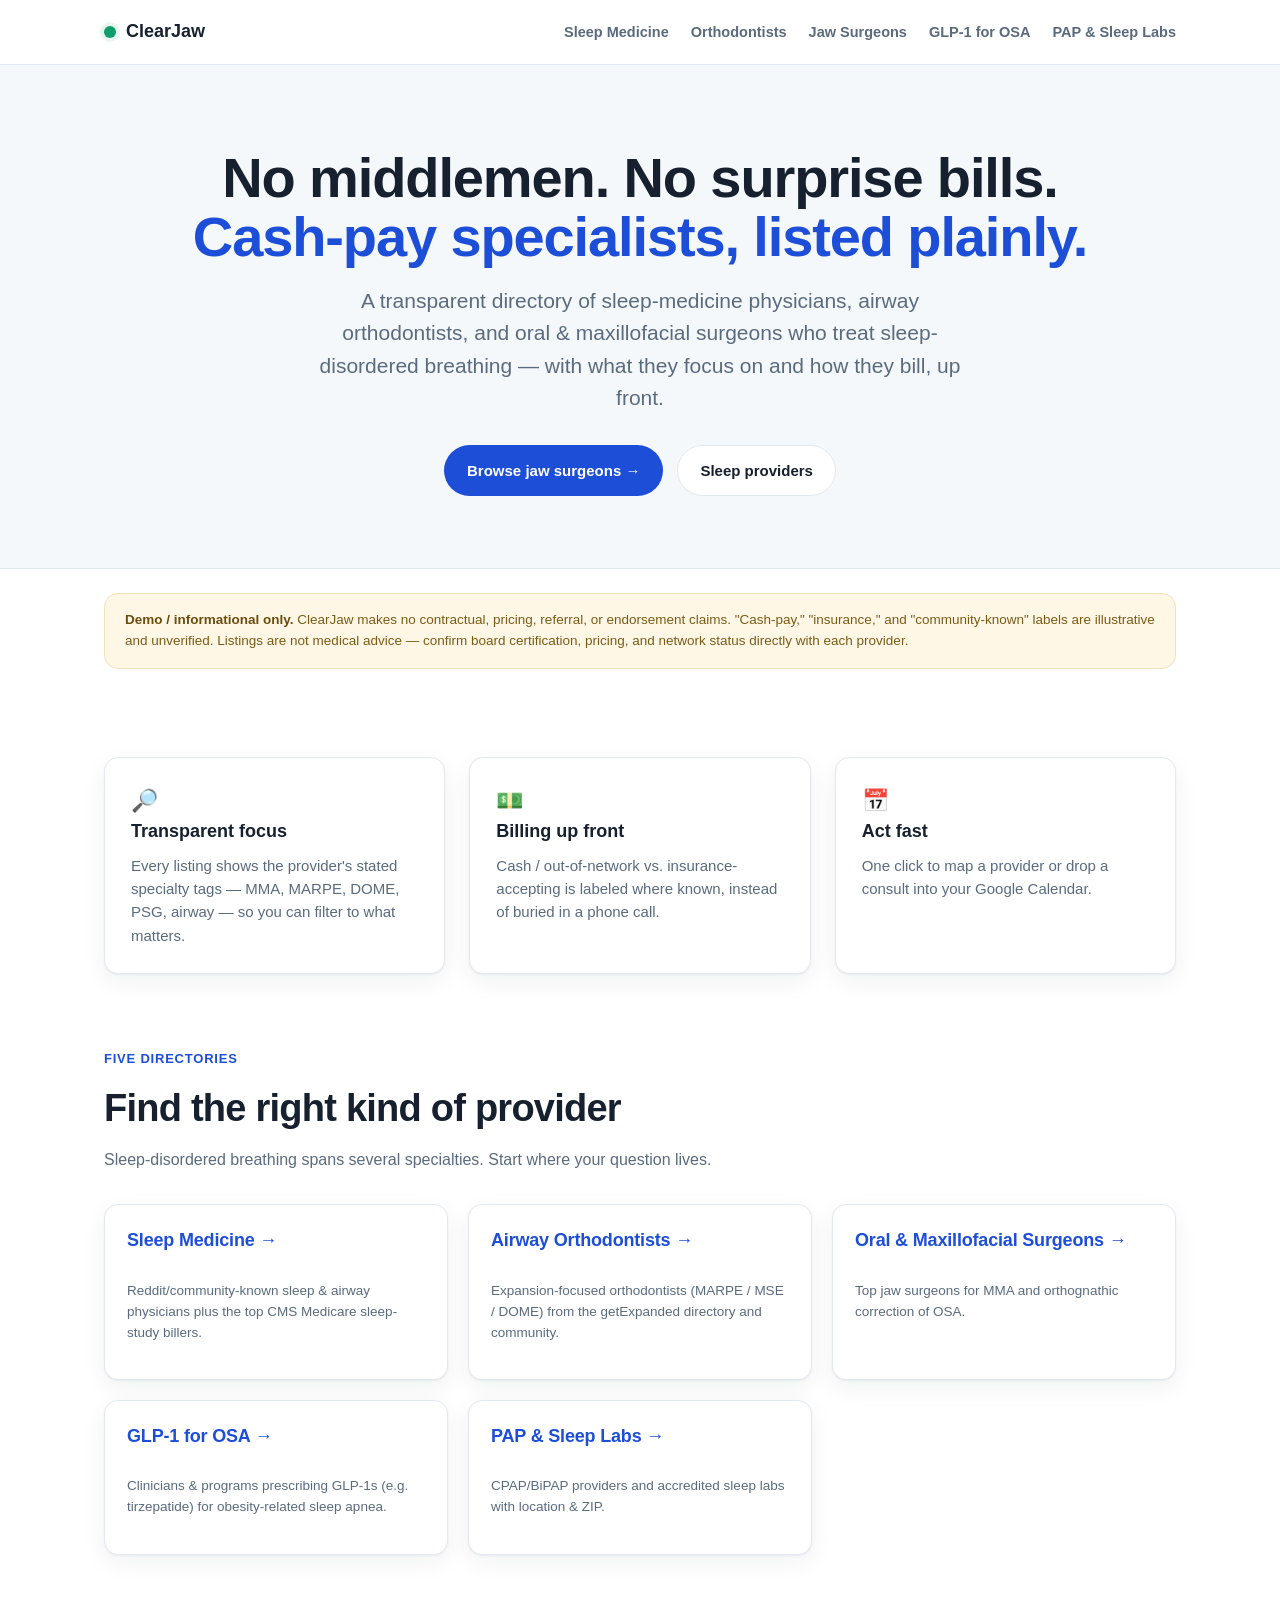
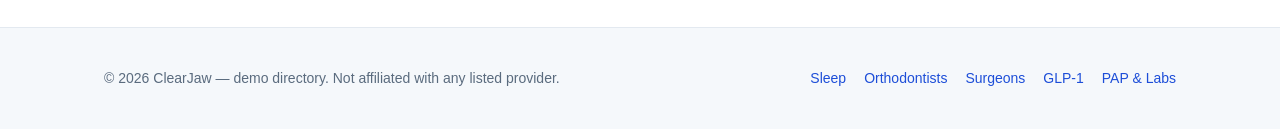
==== index.html @ 8bfbfc2c "Initial commit: ClearJaw cash-pay sleep & jaw specialist directory demo Static directory (HTML/CSS/J" ====
<!DOCTYPE html>
<html lang="en">
<head>
<meta charset="UTF-8">
<meta name="viewport" content="width=device-width, initial-scale=1.0">
<title>ClearJaw — Cash-Pay Sleep & Jaw Specialist Directory</title>
<link rel="stylesheet" href="assets/styles.css">
</head>
<body>
<header class="nav">
  <div class="wrap nav-inner">
    <a class="brand" href="index.html"><span class="dot"></span> ClearJaw</a>
    <nav class="nav-links">
      <a href="sleep.html">Sleep Medicine</a>
      <a href="orthodontists.html">Orthodontists</a>
      <a href="omfs.html">Jaw Surgeons</a>
      <a href="glp1.html">GLP-1 for OSA</a>
      <a href="pap-labs.html">PAP &amp; Sleep Labs</a>
    </nav>
  </div>
</header>

<section class="hero">
  <div class="wrap hero-inner">
    <h1>No middlemen. No surprise bills.<br><span class="accent">Cash-pay specialists, listed plainly.</span></h1>
    <p class="lead">A transparent directory of sleep-medicine physicians, airway orthodontists, and oral &amp; maxillofacial surgeons who treat sleep-disordered breathing — with what they focus on and how they bill, up front.</p>
    <div class="cta-row">
      <a class="btn btn-primary" href="omfs.html">Browse jaw surgeons →</a>
      <a class="btn btn-ghost" href="sleep.html">Sleep providers</a>
    </div>
  </div>
</section>

<main class="wrap">
  <div class="disclaimer" style="margin-top:24px">
    <strong>Demo / informational only.</strong> ClearJaw makes no contractual, pricing, referral, or endorsement claims. "Cash-pay," "insurance," and "community-known" labels are illustrative and unverified. Listings are not medical advice — confirm board certification, pricing, and network status directly with each provider.
  </div>

  <section class="props">
    <div class="props-grid">
      <div class="prop"><div class="ic">🔎</div><h3>Transparent focus</h3><p>Every listing shows the provider's stated specialty tags — MMA, MARPE, DOME, PSG, airway — so you can filter to what matters.</p></div>
      <div class="prop"><div class="ic">💵</div><h3>Billing up front</h3><p>Cash / out-of-network vs. insurance-accepting is labeled where known, instead of buried in a phone call.</p></div>
      <div class="prop"><div class="ic">📅</div><h3>Act fast</h3><p>One click to map a provider or drop a consult into your Google Calendar.</p></div>
    </div>
  </section>

  <section class="section-head" style="padding-top:8px">
    <span class="eyebrow">Five directories</span>
    <h2>Find the right kind of provider</h2>
    <p>Sleep-disordered breathing spans several specialties. Start where your question lives.</p>
  </section>
  <div class="grid" style="padding-top:24px">
    <a class="card" href="sleep.html"><div class="top"><h3>Sleep Medicine →</h3></div><p class="note">Reddit/community-known sleep &amp; airway physicians plus the top CMS Medicare sleep-study billers.</p></a>
    <a class="card" href="orthodontists.html"><div class="top"><h3>Airway Orthodontists →</h3></div><p class="note">Expansion-focused orthodontists (MARPE / MSE / DOME) from the getExpanded directory and community.</p></a>
    <a class="card" href="omfs.html"><div class="top"><h3>Oral &amp; Maxillofacial Surgeons →</h3></div><p class="note">Top jaw surgeons for MMA and orthognathic correction of OSA.</p></a>
    <a class="card" href="glp1.html"><div class="top"><h3>GLP-1 for OSA →</h3></div><p class="note">Clinicians &amp; programs prescribing GLP-1s (e.g. tirzepatide) for obesity-related sleep apnea.</p></a>
    <a class="card" href="pap-labs.html"><div class="top"><h3>PAP &amp; Sleep Labs →</h3></div><p class="note">CPAP/BiPAP providers and accredited sleep labs with location &amp; ZIP.</p></a>
  </div>
</main>

<footer>
  <div class="wrap foot-inner">
    <div>© <span id="yr"></span> ClearJaw — demo directory. Not affiliated with any listed provider.</div>
    <div class="foot-links">
      <a href="sleep.html">Sleep</a><a href="orthodontists.html">Orthodontists</a><a href="omfs.html">Surgeons</a><a href="glp1.html">GLP-1</a><a href="pap-labs.html">PAP &amp; Labs</a>
    </div>
  </div>
</footer>
<script>document.getElementById('yr').textContent=new Date().getFullYear();</script>
</body>
</html>
---- assets/styles.css ----
:root {
  --bg: #ffffff;
  --bg-soft: #f5f8fb;
  --bg-card: #ffffff;
  --ink: #16202e;
  --ink-soft: #5a6b7e;
  --line: #e3e9f0;
  --brand: #1d4ed8;
  --brand-dark: #14306e;
  --cash: #0f9d6e;
  --cash-soft: #e7f7f0;
  --warn-soft: #fff7e6;
  --radius: 14px;
  --shadow: 0 1px 2px rgba(16,32,46,.06), 0 8px 24px rgba(16,32,46,.06);
  --maxw: 1120px;
  --font: -apple-system, BlinkMacSystemFont, "Segoe UI", Roboto, Helvetica, Arial, sans-serif;
}

* { box-sizing: border-box; }
html { scroll-behavior: smooth; }
body {
  margin: 0;
  font-family: var(--font);
  color: var(--ink);
  background: var(--bg);
  line-height: 1.55;
  -webkit-font-smoothing: antialiased;
}
a { color: var(--brand); text-decoration: none; }
a:hover { text-decoration: underline; }
.wrap { max-width: var(--maxw); margin: 0 auto; padding: 0 24px; }

/* ---------- nav ---------- */
header.nav {
  position: sticky; top: 0; z-index: 50;
  background: rgba(255,255,255,.86);
  backdrop-filter: saturate(160%) blur(10px);
  border-bottom: 1px solid var(--line);
}
.nav-inner { display: flex; align-items: center; gap: 28px; height: 64px; }
.brand { display: flex; align-items: center; gap: 10px; font-weight: 800; font-size: 18px; color: var(--ink); }
.brand .dot { width: 12px; height: 12px; border-radius: 50%; background: var(--cash); box-shadow: 0 0 0 4px var(--cash-soft); }
.nav-links { display: flex; gap: 22px; margin-left: auto; flex-wrap: wrap; }
.nav-links a { color: var(--ink-soft); font-weight: 600; font-size: 14.5px; }
.nav-links a:hover, .nav-links a.active { color: var(--brand); text-decoration: none; }

/* ---------- hero ---------- */
.hero { background: var(--bg-soft); border-bottom: 1px solid var(--line); }
.hero-inner { padding: 84px 0 72px; text-align: center; }
.hero h1 { font-size: clamp(34px, 5vw, 56px); line-height: 1.05; letter-spacing: -.02em; margin: 0 0 18px; }
.hero h1 .accent { color: var(--brand); }
.hero p.lead { font-size: clamp(17px, 2vw, 21px); color: var(--ink-soft); max-width: 680px; margin: 0 auto 30px; }
.cta-row { display: flex; gap: 14px; justify-content: center; flex-wrap: wrap; }
.btn { display: inline-flex; align-items: center; gap: 8px; font-weight: 700; font-size: 15px; padding: 13px 22px; border-radius: 999px; border: 1px solid transparent; cursor: pointer; }
.btn-primary { background: var(--brand); color: #fff; }
.btn-primary:hover { background: var(--brand-dark); text-decoration: none; }
.btn-ghost { background: #fff; color: var(--ink); border-color: var(--line); }
.btn-ghost:hover { border-color: var(--brand); color: var(--brand); text-decoration: none; }

/* ---------- value props ---------- */
.props { padding: 64px 0; }
.props-grid { display: grid; grid-template-columns: repeat(3, 1fr); gap: 24px; }
.prop { background: var(--bg-card); border: 1px solid var(--line); border-radius: var(--radius); padding: 26px; box-shadow: var(--shadow); }
.prop h3 { margin: 0 0 8px; font-size: 18px; }
.prop p { margin: 0; color: var(--ink-soft); font-size: 15px; }
.prop .ic { font-size: 22px; }

/* ---------- directory cards section ---------- */
.section-head { padding: 56px 0 8px; }
.section-head .eyebrow { color: var(--brand); font-weight: 800; letter-spacing: .06em; text-transform: uppercase; font-size: 13px; }
.section-head h2 { font-size: clamp(26px, 3.5vw, 38px); margin: 8px 0 10px; letter-spacing: -.02em; }
.section-head p { color: var(--ink-soft); max-width: 760px; margin: 0; }

.toolbar { display: flex; gap: 12px; align-items: center; flex-wrap: wrap; margin: 24px 0; }
.search { flex: 1 1 280px; display: flex; align-items: center; gap: 8px; background: #fff; border: 1px solid var(--line); border-radius: 999px; padding: 10px 16px; }
.search input { border: 0; outline: 0; font-size: 15px; width: 100%; font-family: var(--font); background: transparent; }
.filters { display: flex; gap: 8px; flex-wrap: wrap; }
.chip { font-size: 13px; font-weight: 600; padding: 7px 14px; border-radius: 999px; border: 1px solid var(--line); background: #fff; color: var(--ink-soft); cursor: pointer; }
.chip.active { background: var(--brand); color: #fff; border-color: var(--brand); }
.count { color: var(--ink-soft); font-size: 14px; margin-left: auto; }

.grid { display: grid; grid-template-columns: repeat(3, 1fr); gap: 20px; padding-bottom: 72px; }
.card { background: var(--bg-card); border: 1px solid var(--line); border-radius: var(--radius); padding: 22px; box-shadow: var(--shadow); display: flex; flex-direction: column; gap: 12px; }
.card .top { display: flex; justify-content: space-between; align-items: flex-start; gap: 10px; }
.card h3 { margin: 0; font-size: 18px; letter-spacing: -.01em; }
.card .creds { color: var(--ink-soft); font-size: 13px; font-weight: 600; }
.card .org { color: var(--ink); font-size: 14px; font-weight: 600; }
.card .loc { color: var(--ink-soft); font-size: 14px; }
.card .note { color: var(--ink-soft); font-size: 13.5px; }
.tags { display: flex; gap: 6px; flex-wrap: wrap; }
.tag { font-size: 12px; font-weight: 600; padding: 4px 10px; border-radius: 999px; background: var(--bg-soft); color: var(--brand-dark); border: 1px solid var(--line); }
.badge { font-size: 11.5px; font-weight: 800; padding: 4px 10px; border-radius: 999px; text-transform: uppercase; letter-spacing: .03em; }
.badge.cash { background: var(--cash-soft); color: var(--cash); }
.badge.ins { background: #e8f0fe; color: var(--brand); }
.badge.cms { background: #eef2f6; color: var(--ink-soft); }
.badge.community { background: #f3ecfe; color: #7c3aed; }
.card .actions { display: flex; gap: 10px; margin-top: auto; padding-top: 6px; border-top: 1px solid var(--line); }
.card .actions a { font-size: 13px; font-weight: 700; display: inline-flex; align-items: center; gap: 5px; }
.payment { font-size: 13px; font-weight: 700; color: var(--cash); }

/* ---------- disclaimer ---------- */
.disclaimer { background: var(--warn-soft); border: 1px solid #f3e1bd; border-radius: var(--radius); padding: 16px 20px; margin: 24px 0; font-size: 13.5px; color: #7a5b16; }
.disclaimer strong { color: #6b4d0f; }

/* ---------- footer ---------- */
footer { background: var(--bg-soft); border-top: 1px solid var(--line); padding: 40px 0; color: var(--ink-soft); font-size: 14px; }
.foot-inner { display: flex; justify-content: space-between; gap: 20px; flex-wrap: wrap; }
.foot-links { display: flex; gap: 18px; flex-wrap: wrap; }

.empty { text-align: center; color: var(--ink-soft); padding: 48px 0; grid-column: 1 / -1; }

@media (max-width: 880px) {
  .props-grid, .grid { grid-template-columns: 1fr 1fr; }
}
@media (max-width: 600px) {
  .props-grid, .grid { grid-template-columns: 1fr; }
  .nav-links { display: none; }
}
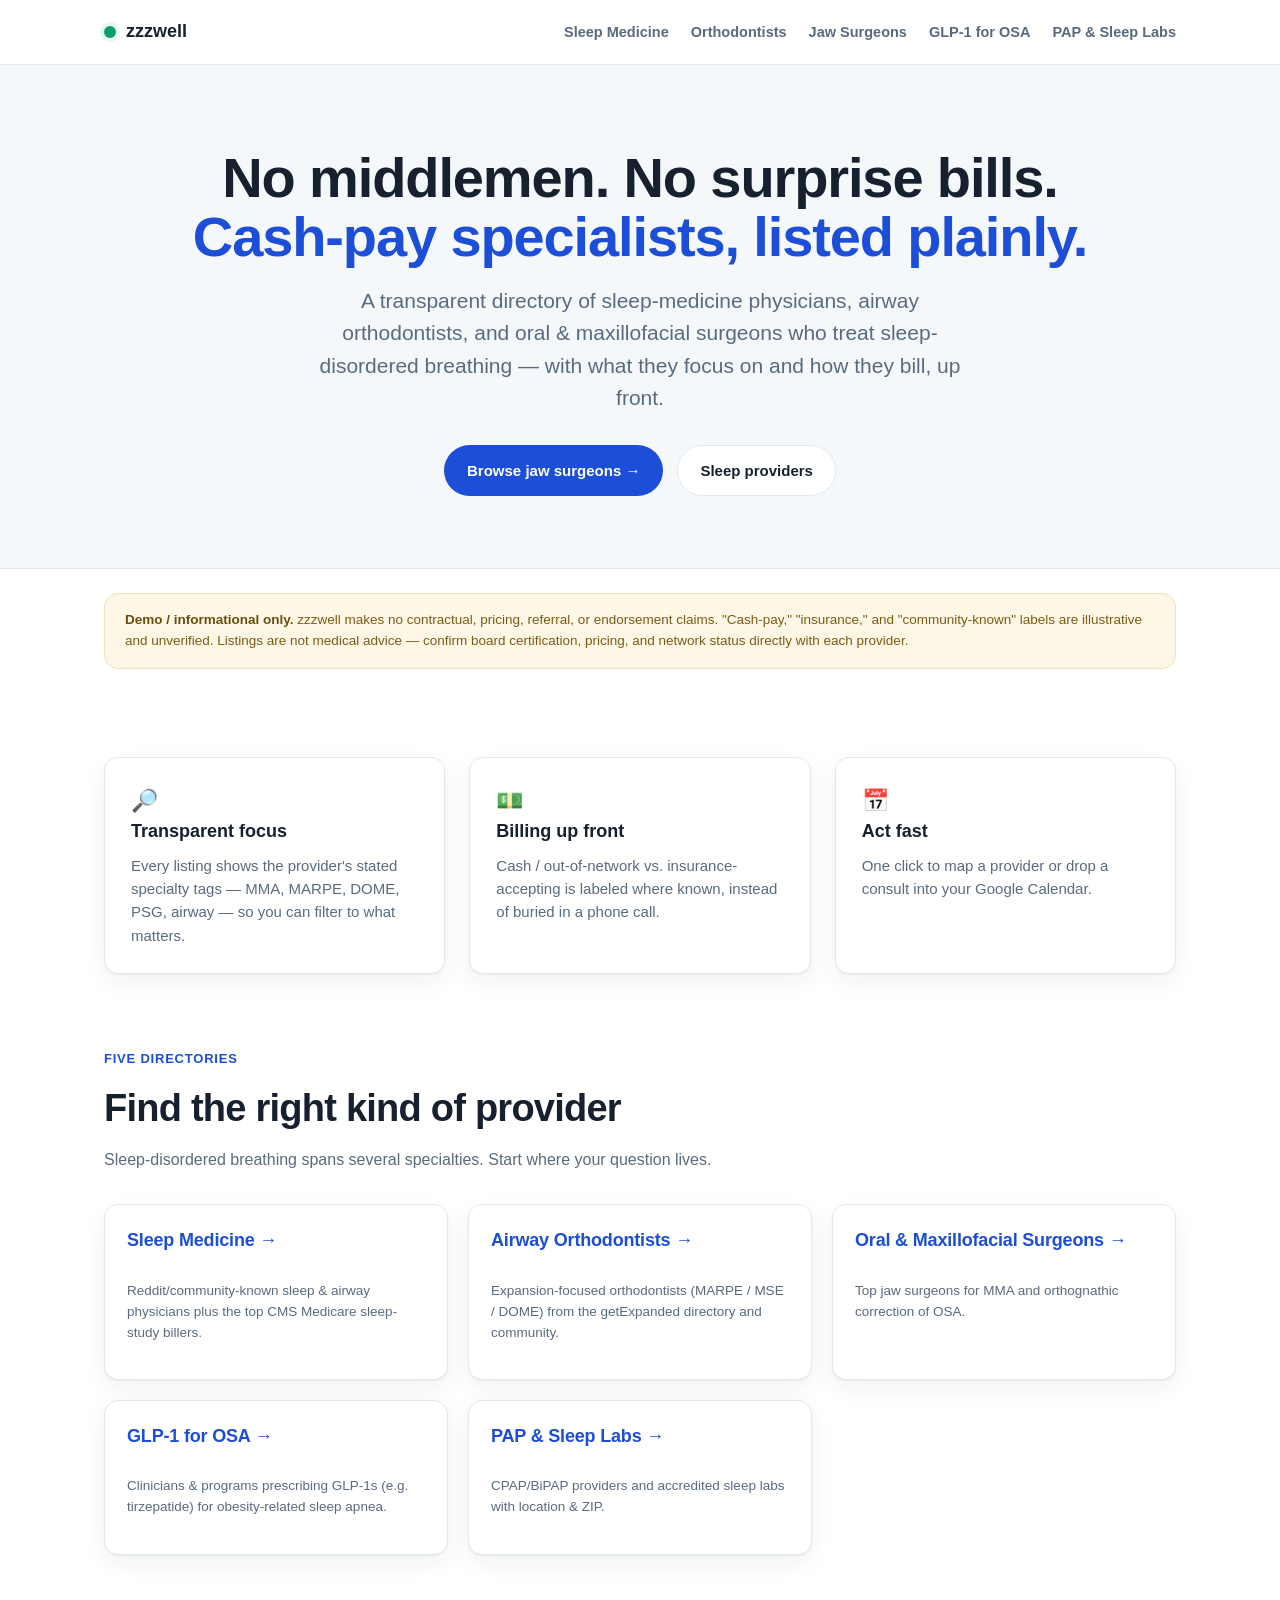
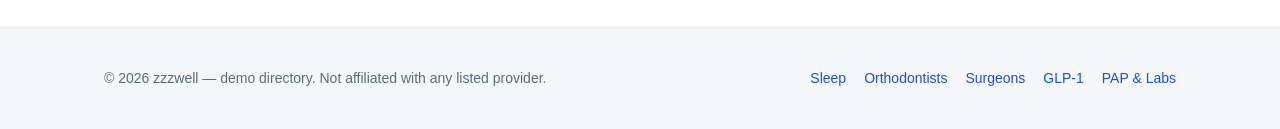
==== commit 5a332cce: "Rename site ClearJaw -> zzzwell; redeploy to zzzwell.surge.sh Co-Authored-By: Claude Opus 4.7 <norep" ====
--- a/index.html
+++ b/index.html
@@ -3,13 +3,13 @@
 <head>
 <meta charset="UTF-8">
 <meta name="viewport" content="width=device-width, initial-scale=1.0">
-<title>ClearJaw — Cash-Pay Sleep & Jaw Specialist Directory</title>
+<title>zzzwell — Cash-Pay Sleep & Jaw Specialist Directory</title>
 <link rel="stylesheet" href="assets/styles.css">
 </head>
 <body>
 <header class="nav">
   <div class="wrap nav-inner">
-    <a class="brand" href="index.html"><span class="dot"></span> ClearJaw</a>
+    <a class="brand" href="index.html"><span class="dot"></span> zzzwell</a>
     <nav class="nav-links">
       <a href="sleep.html">Sleep Medicine</a>
       <a href="orthodontists.html">Orthodontists</a>
@@ -33,7 +33,7 @@
 
 <main class="wrap">
   <div class="disclaimer" style="margin-top:24px">
-    <strong>Demo / informational only.</strong> ClearJaw makes no contractual, pricing, referral, or endorsement claims. "Cash-pay," "insurance," and "community-known" labels are illustrative and unverified. Listings are not medical advice — confirm board certification, pricing, and network status directly with each provider.
+    <strong>Demo / informational only.</strong> zzzwell makes no contractual, pricing, referral, or endorsement claims. "Cash-pay," "insurance," and "community-known" labels are illustrative and unverified. Listings are not medical advice — confirm board certification, pricing, and network status directly with each provider.
   </div>
 
   <section class="props">
@@ -60,7 +60,7 @@
 
 <footer>
   <div class="wrap foot-inner">
-    <div>© <span id="yr"></span> ClearJaw — demo directory. Not affiliated with any listed provider.</div>
+    <div>© <span id="yr"></span> zzzwell — demo directory. Not affiliated with any listed provider.</div>
     <div class="foot-links">
       <a href="sleep.html">Sleep</a><a href="orthodontists.html">Orthodontists</a><a href="omfs.html">Surgeons</a><a href="glp1.html">GLP-1</a><a href="pap-labs.html">PAP &amp; Labs</a>
     </div>
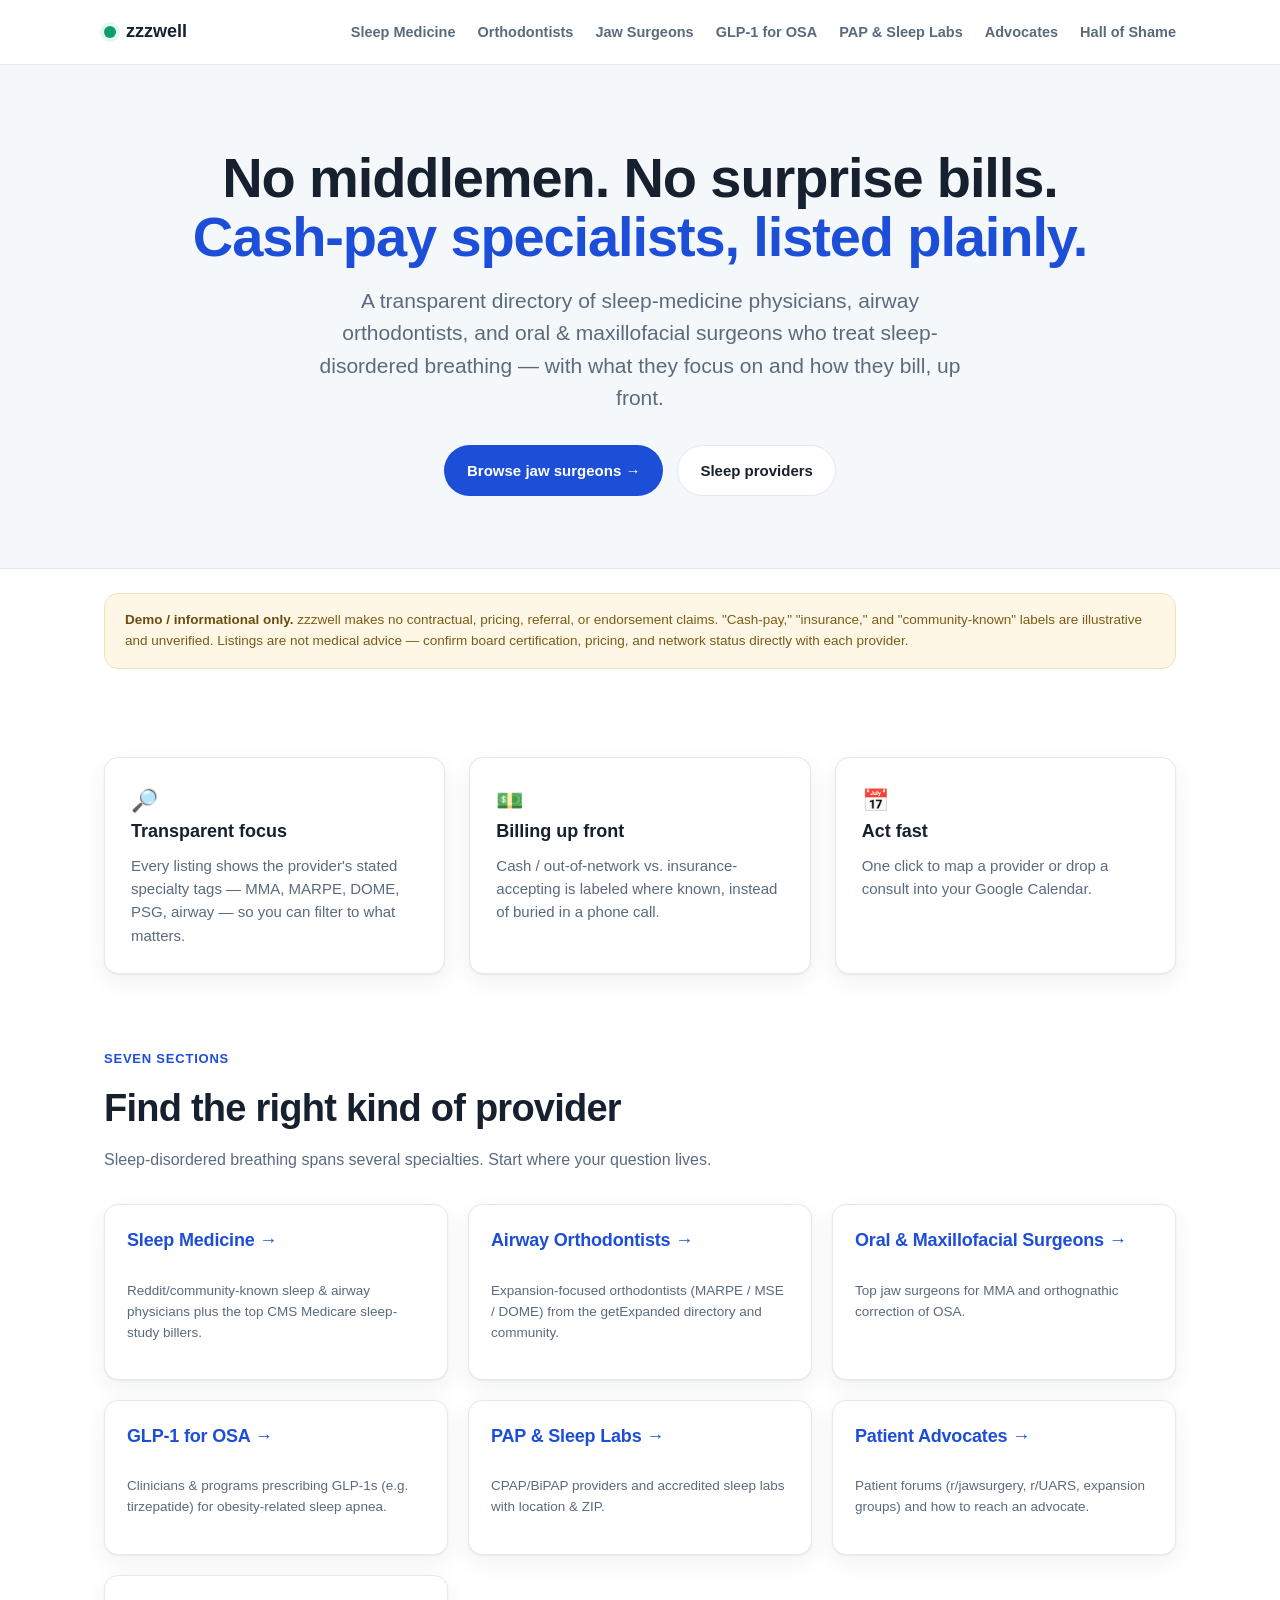
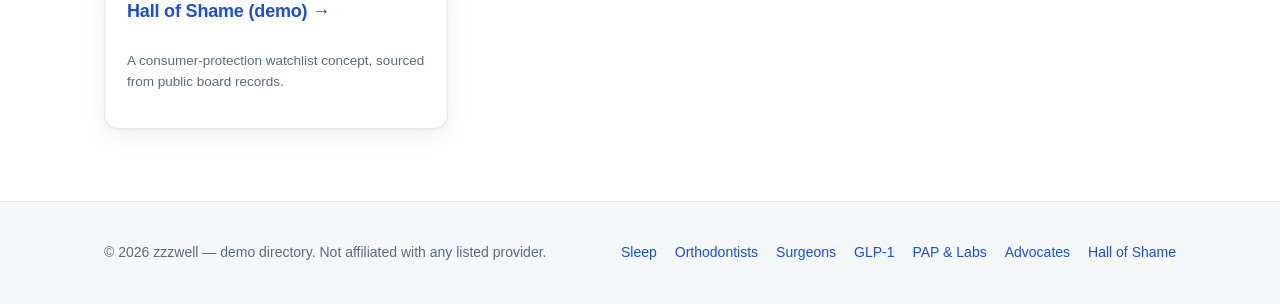
==== commit 44d19381: "Add Patient Advocates page, Hall of Shame demo, and featured GOAT providers - Advocates: patient for" ====
--- a/index.html
+++ b/index.html
@@ -16,6 +16,8 @@
       <a href="omfs.html">Jaw Surgeons</a>
       <a href="glp1.html">GLP-1 for OSA</a>
       <a href="pap-labs.html">PAP &amp; Sleep Labs</a>
+      <a href="advocates.html">Advocates</a>
+      <a href="hall-of-shame.html">Hall of Shame</a>
     </nav>
   </div>
 </header>
@@ -45,7 +47,7 @@
   </section>
 
   <section class="section-head" style="padding-top:8px">
-    <span class="eyebrow">Five directories</span>
+    <span class="eyebrow">Seven sections</span>
     <h2>Find the right kind of provider</h2>
     <p>Sleep-disordered breathing spans several specialties. Start where your question lives.</p>
   </section>
@@ -55,6 +57,8 @@
     <a class="card" href="omfs.html"><div class="top"><h3>Oral &amp; Maxillofacial Surgeons →</h3></div><p class="note">Top jaw surgeons for MMA and orthognathic correction of OSA.</p></a>
     <a class="card" href="glp1.html"><div class="top"><h3>GLP-1 for OSA →</h3></div><p class="note">Clinicians &amp; programs prescribing GLP-1s (e.g. tirzepatide) for obesity-related sleep apnea.</p></a>
     <a class="card" href="pap-labs.html"><div class="top"><h3>PAP &amp; Sleep Labs →</h3></div><p class="note">CPAP/BiPAP providers and accredited sleep labs with location &amp; ZIP.</p></a>
+    <a class="card" href="advocates.html"><div class="top"><h3>Patient Advocates →</h3></div><p class="note">Patient forums (r/jawsurgery, r/UARS, expansion groups) and how to reach an advocate.</p></a>
+    <a class="card" href="hall-of-shame.html"><div class="top"><h3>Hall of Shame (demo) →</h3></div><p class="note">A consumer-protection watchlist concept, sourced from public board records.</p></a>
   </div>
 </main>
 
@@ -62,7 +66,7 @@
   <div class="wrap foot-inner">
     <div>© <span id="yr"></span> zzzwell — demo directory. Not affiliated with any listed provider.</div>
     <div class="foot-links">
-      <a href="sleep.html">Sleep</a><a href="orthodontists.html">Orthodontists</a><a href="omfs.html">Surgeons</a><a href="glp1.html">GLP-1</a><a href="pap-labs.html">PAP &amp; Labs</a>
+      <a href="sleep.html">Sleep</a><a href="orthodontists.html">Orthodontists</a><a href="omfs.html">Surgeons</a><a href="glp1.html">GLP-1</a><a href="pap-labs.html">PAP &amp; Labs</a><a href="advocates.html">Advocates</a><a href="hall-of-shame.html">Hall of Shame</a>
     </div>
   </div>
 </footer>
--- a/assets/styles.css
+++ b/assets/styles.css
@@ -94,6 +94,9 @@
 .badge.ins { background: #e8f0fe; color: var(--brand); }
 .badge.cms { background: #eef2f6; color: var(--ink-soft); }
 .badge.community { background: #f3ecfe; color: #7c3aed; }
+.badge.goat { background: #fdf2cf; color: #a9710a; border: 1px solid #f0d896; }
+.badge.shame { background: #fde2e1; color: #b42318; border: 1px solid #f4b5b0; }
+.badges { display: flex; flex-direction: column; gap: 6px; align-items: flex-end; }
 .card .actions { display: flex; gap: 10px; margin-top: auto; padding-top: 6px; border-top: 1px solid var(--line); }
 .card .actions a { font-size: 13px; font-weight: 700; display: inline-flex; align-items: center; gap: 5px; }
 .payment { font-size: 13px; font-weight: 700; color: var(--cash); }
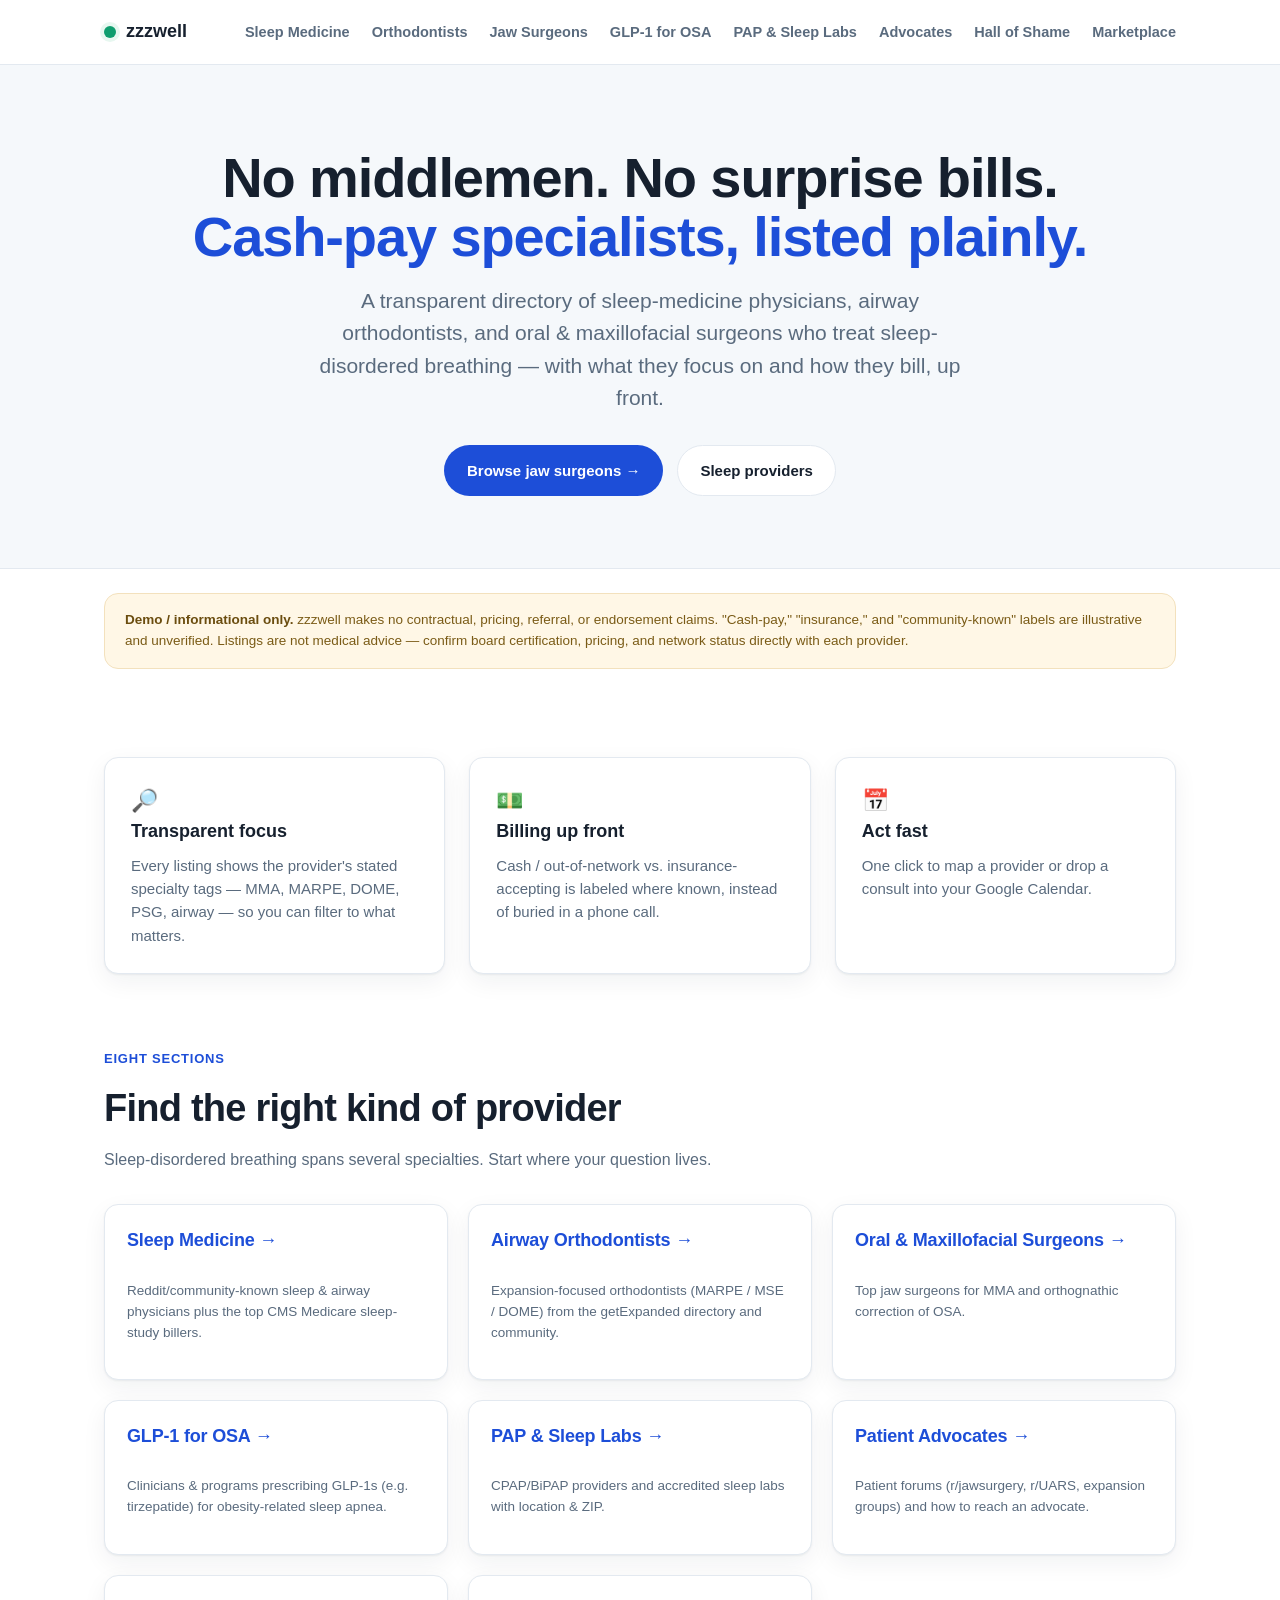
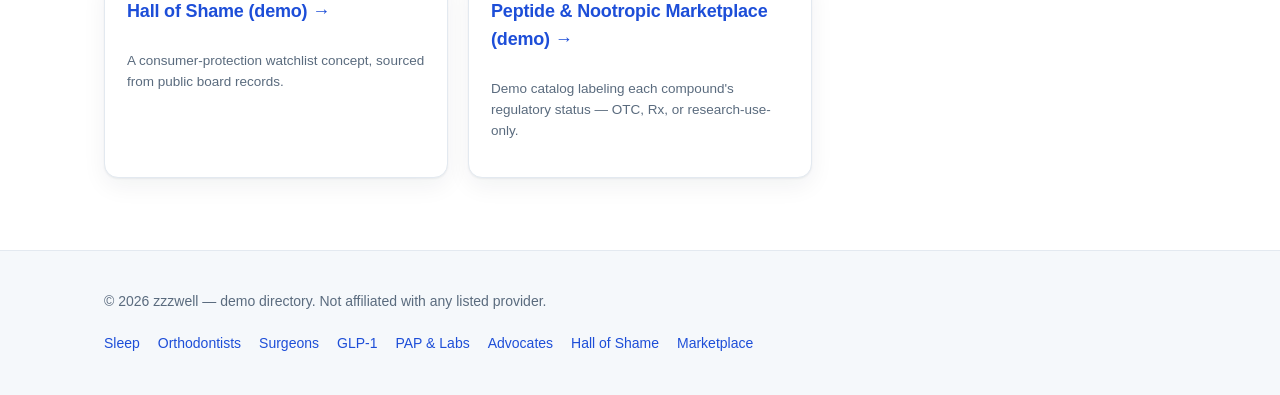
==== commit 779623fb: "Add peptide & nootropic marketplace (demo) Demo catalog (21 items) labeling each compound's regulato" ====
--- a/index.html
+++ b/index.html
@@ -18,6 +18,7 @@
       <a href="pap-labs.html">PAP &amp; Sleep Labs</a>
       <a href="advocates.html">Advocates</a>
       <a href="hall-of-shame.html">Hall of Shame</a>
+      <a href="marketplace.html">Marketplace</a>
     </nav>
   </div>
 </header>
@@ -47,7 +48,7 @@
   </section>
 
   <section class="section-head" style="padding-top:8px">
-    <span class="eyebrow">Seven sections</span>
+    <span class="eyebrow">Eight sections</span>
     <h2>Find the right kind of provider</h2>
     <p>Sleep-disordered breathing spans several specialties. Start where your question lives.</p>
   </section>
@@ -59,6 +60,7 @@
     <a class="card" href="pap-labs.html"><div class="top"><h3>PAP &amp; Sleep Labs →</h3></div><p class="note">CPAP/BiPAP providers and accredited sleep labs with location &amp; ZIP.</p></a>
     <a class="card" href="advocates.html"><div class="top"><h3>Patient Advocates →</h3></div><p class="note">Patient forums (r/jawsurgery, r/UARS, expansion groups) and how to reach an advocate.</p></a>
     <a class="card" href="hall-of-shame.html"><div class="top"><h3>Hall of Shame (demo) →</h3></div><p class="note">A consumer-protection watchlist concept, sourced from public board records.</p></a>
+    <a class="card" href="marketplace.html"><div class="top"><h3>Peptide &amp; Nootropic Marketplace (demo) →</h3></div><p class="note">Demo catalog labeling each compound's regulatory status — OTC, Rx, or research-use-only.</p></a>
   </div>
 </main>
 
@@ -66,7 +68,7 @@
   <div class="wrap foot-inner">
     <div>© <span id="yr"></span> zzzwell — demo directory. Not affiliated with any listed provider.</div>
     <div class="foot-links">
-      <a href="sleep.html">Sleep</a><a href="orthodontists.html">Orthodontists</a><a href="omfs.html">Surgeons</a><a href="glp1.html">GLP-1</a><a href="pap-labs.html">PAP &amp; Labs</a><a href="advocates.html">Advocates</a><a href="hall-of-shame.html">Hall of Shame</a>
+      <a href="sleep.html">Sleep</a><a href="orthodontists.html">Orthodontists</a><a href="omfs.html">Surgeons</a><a href="glp1.html">GLP-1</a><a href="pap-labs.html">PAP &amp; Labs</a><a href="advocates.html">Advocates</a><a href="hall-of-shame.html">Hall of Shame</a><a href="marketplace.html">Marketplace</a>
     </div>
   </div>
 </footer>
--- a/assets/styles.css
+++ b/assets/styles.css
@@ -97,6 +97,11 @@
 .badge.goat { background: #fdf2cf; color: #a9710a; border: 1px solid #f0d896; }
 .badge.shame { background: #fde2e1; color: #b42318; border: 1px solid #f4b5b0; }
 .badges { display: flex; flex-direction: column; gap: 6px; align-items: flex-end; }
+.badge.rx { background: #e8f0fe; color: #1d4ed8; border: 1px solid #c7d8fb; }
+.badge.otc { background: #e7f7f0; color: #0f9d6e; border: 1px solid #bfe9d6; }
+.badge.research { background: #fdf2cf; color: #a9710a; border: 1px solid #f0d896; }
+.badge.gray { background: #fde2e1; color: #b42318; border: 1px solid #f4b5b0; }
+.price { font-weight: 800; font-size: 15px; color: var(--ink); }
 .card .actions { display: flex; gap: 10px; margin-top: auto; padding-top: 6px; border-top: 1px solid var(--line); }
 .card .actions a { font-size: 13px; font-weight: 700; display: inline-flex; align-items: center; gap: 5px; }
 .payment { font-size: 13px; font-weight: 700; color: var(--cash); }
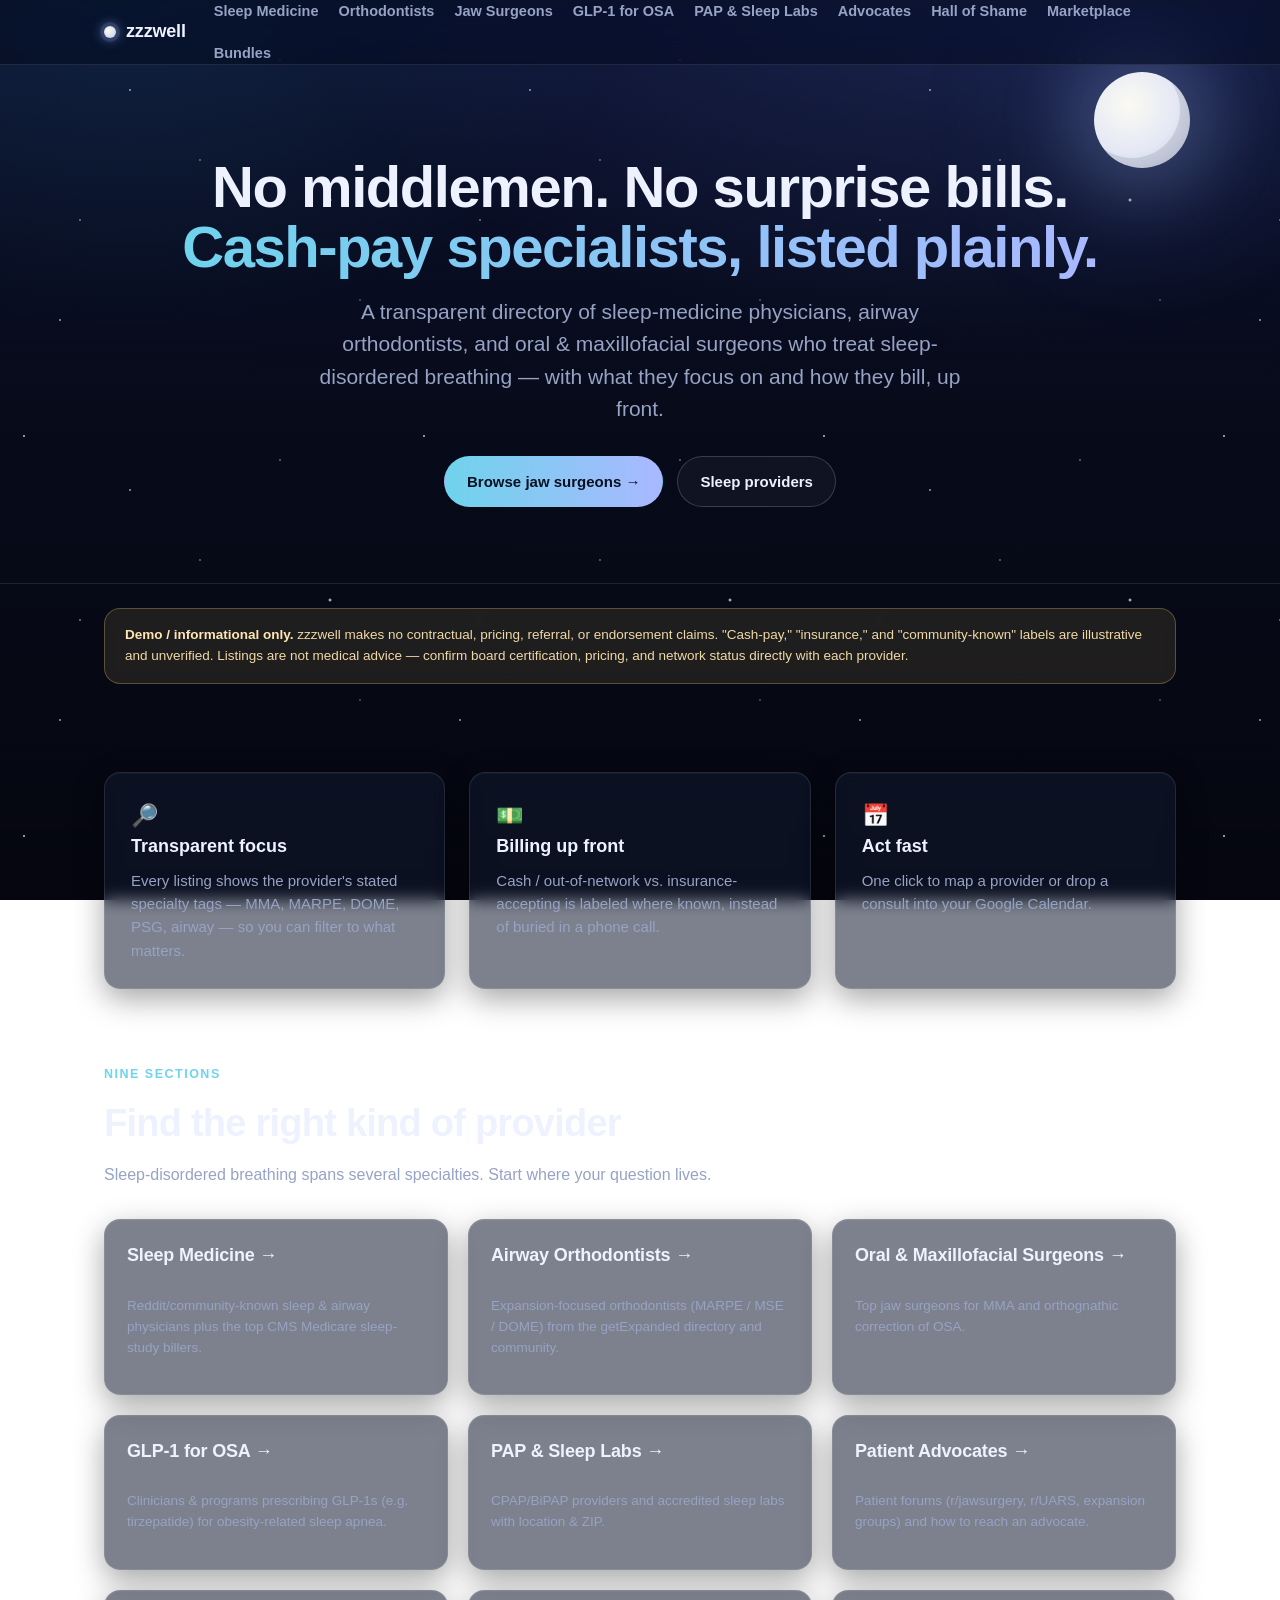
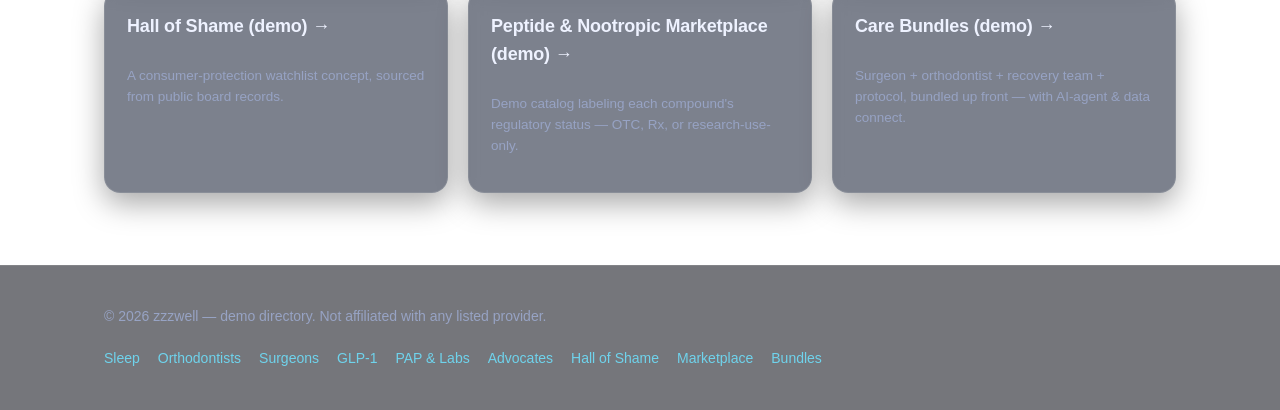
==== commit 7aefe462: "Remove GOAT label; add Care Bundles page (Amazon FBT + Netflix rails) + AI/data connect - Drop the f" ====
--- a/index.html
+++ b/index.html
@@ -19,6 +19,7 @@
       <a href="advocates.html">Advocates</a>
       <a href="hall-of-shame.html">Hall of Shame</a>
       <a href="marketplace.html">Marketplace</a>
+      <a href="bundles.html">Bundles</a>
     </nav>
   </div>
 </header>
@@ -48,7 +49,7 @@
   </section>
 
   <section class="section-head" style="padding-top:8px">
-    <span class="eyebrow">Eight sections</span>
+    <span class="eyebrow">Nine sections</span>
     <h2>Find the right kind of provider</h2>
     <p>Sleep-disordered breathing spans several specialties. Start where your question lives.</p>
   </section>
@@ -61,6 +62,7 @@
     <a class="card" href="advocates.html"><div class="top"><h3>Patient Advocates →</h3></div><p class="note">Patient forums (r/jawsurgery, r/UARS, expansion groups) and how to reach an advocate.</p></a>
     <a class="card" href="hall-of-shame.html"><div class="top"><h3>Hall of Shame (demo) →</h3></div><p class="note">A consumer-protection watchlist concept, sourced from public board records.</p></a>
     <a class="card" href="marketplace.html"><div class="top"><h3>Peptide &amp; Nootropic Marketplace (demo) →</h3></div><p class="note">Demo catalog labeling each compound's regulatory status — OTC, Rx, or research-use-only.</p></a>
+    <a class="card" href="bundles.html"><div class="top"><h3>Care Bundles (demo) →</h3></div><p class="note">Surgeon + orthodontist + recovery team + protocol, bundled up front — with AI-agent &amp; data connect.</p></a>
   </div>
 </main>
 
@@ -68,7 +70,7 @@
   <div class="wrap foot-inner">
     <div>© <span id="yr"></span> zzzwell — demo directory. Not affiliated with any listed provider.</div>
     <div class="foot-links">
-      <a href="sleep.html">Sleep</a><a href="orthodontists.html">Orthodontists</a><a href="omfs.html">Surgeons</a><a href="glp1.html">GLP-1</a><a href="pap-labs.html">PAP &amp; Labs</a><a href="advocates.html">Advocates</a><a href="hall-of-shame.html">Hall of Shame</a><a href="marketplace.html">Marketplace</a>
+      <a href="sleep.html">Sleep</a><a href="orthodontists.html">Orthodontists</a><a href="omfs.html">Surgeons</a><a href="glp1.html">GLP-1</a><a href="pap-labs.html">PAP &amp; Labs</a><a href="advocates.html">Advocates</a><a href="hall-of-shame.html">Hall of Shame</a><a href="marketplace.html">Marketplace</a><a href="bundles.html">Bundles</a>
     </div>
   </div>
 </footer>
--- a/assets/styles.css
+++ b/assets/styles.css
@@ -1,17 +1,20 @@
 :root {
-  --bg: #ffffff;
-  --bg-soft: #f5f8fb;
-  --bg-card: #ffffff;
-  --ink: #16202e;
-  --ink-soft: #5a6b7e;
-  --line: #e3e9f0;
-  --brand: #1d4ed8;
-  --brand-dark: #14306e;
-  --cash: #0f9d6e;
-  --cash-soft: #e7f7f0;
-  --warn-soft: #fff7e6;
-  --radius: 14px;
-  --shadow: 0 1px 2px rgba(16,32,46,.06), 0 8px 24px rgba(16,32,46,.06);
+  /* Moonlit-sky palette, Perplexity-clean structure */
+  --bg: #070b1a;
+  --bg-soft: rgba(255,255,255,.035);
+  --bg-card: rgba(18,26,48,.55);
+  --ink: #eef2ff;
+  --ink-soft: #97a3c4;
+  --line: rgba(255,255,255,.10);
+  --line-strong: rgba(255,255,255,.18);
+  --brand: #6fd3ec;          /* moonlight cyan */
+  --brand-2: #a9b8ff;        /* periwinkle starlight */
+  --brand-dark: #2a93b0;
+  --cash: #62e0b0;
+  --cash-soft: rgba(98,224,176,.12);
+  --warn-soft: rgba(255,210,120,.10);
+  --radius: 16px;
+  --shadow: 0 1px 0 rgba(255,255,255,.04) inset, 0 10px 30px rgba(0,0,0,.35);
   --maxw: 1120px;
   --font: -apple-system, BlinkMacSystemFont, "Segoe UI", Roboto, Helvetica, Arial, sans-serif;
 }
@@ -22,100 +25,193 @@
   margin: 0;
   font-family: var(--font);
   color: var(--ink);
-  background: var(--bg);
+  background:
+    radial-gradient(1200px 700px at 78% -8%, rgba(120,150,255,.18), transparent 60%),
+    radial-gradient(900px 600px at 10% 0%, rgba(80,200,230,.10), transparent 55%),
+    linear-gradient(180deg, #0a1030 0%, #070b1a 45%, #05060f 100%);
+  background-attachment: fixed;
   line-height: 1.55;
   -webkit-font-smoothing: antialiased;
-}
+  min-height: 100vh;
+}
+
+/* ---------- starfield + moon (no markup needed) ---------- */
+body::before {
+  content: ""; position: fixed; inset: 0; z-index: -2; pointer-events: none;
+  background-image:
+    radial-gradient(1.6px 1.6px at 24px 36px, #ffffff, rgba(255,255,255,0)),
+    radial-gradient(1.4px 1.4px at 130px 90px, #dfe7ff, rgba(255,255,255,0)),
+    radial-gradient(1px 1px at 200px 160px, #ffffff, rgba(255,255,255,0)),
+    radial-gradient(1.2px 1.2px at 80px 220px, #c9d4ff, rgba(255,255,255,0)),
+    radial-gradient(1px 1px at 280px 60px, #ffffff, rgba(255,255,255,0)),
+    radial-gradient(2px 2px at 330px 200px, #ffffff, rgba(255,255,255,0)),
+    radial-gradient(1px 1px at 360px 300px, #b9c6ff, rgba(255,255,255,0)),
+    radial-gradient(1.3px 1.3px at 60px 320px, #ffffff, rgba(255,255,255,0));
+  background-repeat: repeat;
+  background-size: 400px 400px;
+  animation: twinkle 7s ease-in-out infinite alternate;
+}
+body::after {
+  content: ""; position: fixed; top: 72px; right: 7%; z-index: -1; pointer-events: none;
+  width: 96px; height: 96px; border-radius: 50%;
+  background: radial-gradient(circle at 36% 34%, #fbfaf2 0%, #e4e8f5 55%, #b7c0db 100%);
+  box-shadow:
+    0 0 70px 26px rgba(170,195,255,.22),
+    0 0 140px 60px rgba(120,150,255,.10),
+    inset -10px -10px 0 rgba(8,12,28,.10);
+}
+@keyframes twinkle { from { opacity: .55; } to { opacity: 1; } }
+@media (max-width: 600px) { body::after { width: 64px; height: 64px; top: 60px; } }
+
 a { color: var(--brand); text-decoration: none; }
-a:hover { text-decoration: underline; }
+a:hover { color: #9be6f7; text-decoration: none; }
 .wrap { max-width: var(--maxw); margin: 0 auto; padding: 0 24px; }
 
 /* ---------- nav ---------- */
 header.nav {
   position: sticky; top: 0; z-index: 50;
-  background: rgba(255,255,255,.86);
-  backdrop-filter: saturate(160%) blur(10px);
+  background: rgba(8,12,26,.62);
+  backdrop-filter: saturate(150%) blur(14px);
+  -webkit-backdrop-filter: saturate(150%) blur(14px);
   border-bottom: 1px solid var(--line);
 }
 .nav-inner { display: flex; align-items: center; gap: 28px; height: 64px; }
-.brand { display: flex; align-items: center; gap: 10px; font-weight: 800; font-size: 18px; color: var(--ink); }
-.brand .dot { width: 12px; height: 12px; border-radius: 50%; background: var(--cash); box-shadow: 0 0 0 4px var(--cash-soft); }
-.nav-links { display: flex; gap: 22px; margin-left: auto; flex-wrap: wrap; }
+.brand { display: flex; align-items: center; gap: 10px; font-weight: 800; font-size: 18px; color: var(--ink); letter-spacing: -.01em; }
+.brand .dot {
+  width: 12px; height: 12px; border-radius: 50%;
+  background: radial-gradient(circle at 35% 35%, #fbfaf2, #c4cdec);
+  box-shadow: 0 0 0 4px rgba(160,185,255,.12), 0 0 12px 2px rgba(150,180,255,.5);
+}
+.nav-links { display: flex; gap: 20px; margin-left: auto; flex-wrap: wrap; }
 .nav-links a { color: var(--ink-soft); font-weight: 600; font-size: 14.5px; }
-.nav-links a:hover, .nav-links a.active { color: var(--brand); text-decoration: none; }
+.nav-links a:hover, .nav-links a.active { color: var(--ink); }
 
 /* ---------- hero ---------- */
-.hero { background: var(--bg-soft); border-bottom: 1px solid var(--line); }
-.hero-inner { padding: 84px 0 72px; text-align: center; }
-.hero h1 { font-size: clamp(34px, 5vw, 56px); line-height: 1.05; letter-spacing: -.02em; margin: 0 0 18px; }
-.hero h1 .accent { color: var(--brand); }
+.hero { background: transparent; border-bottom: 1px solid var(--line); }
+.hero-inner { padding: 92px 0 76px; text-align: center; }
+.hero h1 { font-size: clamp(34px, 5vw, 58px); line-height: 1.04; letter-spacing: -.025em; margin: 0 0 18px; }
+.hero h1 .accent { background: linear-gradient(90deg, var(--brand), var(--brand-2)); -webkit-background-clip: text; background-clip: text; color: transparent; }
 .hero p.lead { font-size: clamp(17px, 2vw, 21px); color: var(--ink-soft); max-width: 680px; margin: 0 auto 30px; }
 .cta-row { display: flex; gap: 14px; justify-content: center; flex-wrap: wrap; }
-.btn { display: inline-flex; align-items: center; gap: 8px; font-weight: 700; font-size: 15px; padding: 13px 22px; border-radius: 999px; border: 1px solid transparent; cursor: pointer; }
-.btn-primary { background: var(--brand); color: #fff; }
-.btn-primary:hover { background: var(--brand-dark); text-decoration: none; }
-.btn-ghost { background: #fff; color: var(--ink); border-color: var(--line); }
-.btn-ghost:hover { border-color: var(--brand); color: var(--brand); text-decoration: none; }
+.btn { display: inline-flex; align-items: center; gap: 8px; font-weight: 700; font-size: 15px; padding: 13px 22px; border-radius: 999px; border: 1px solid transparent; cursor: pointer; transition: transform .12s ease, background .15s ease, border-color .15s ease; }
+.btn:hover { transform: translateY(-1px); }
+.btn-primary { background: linear-gradient(90deg, var(--brand), var(--brand-2)); color: #08111f; }
+.btn-primary:hover { color: #08111f; filter: brightness(1.06); }
+.btn-ghost { background: rgba(255,255,255,.04); color: var(--ink); border-color: var(--line-strong); }
+.btn-ghost:hover { border-color: var(--brand); color: var(--brand); }
 
 /* ---------- value props ---------- */
 .props { padding: 64px 0; }
 .props-grid { display: grid; grid-template-columns: repeat(3, 1fr); gap: 24px; }
-.prop { background: var(--bg-card); border: 1px solid var(--line); border-radius: var(--radius); padding: 26px; box-shadow: var(--shadow); }
-.prop h3 { margin: 0 0 8px; font-size: 18px; }
+.prop { background: var(--bg-card); border: 1px solid var(--line); border-radius: var(--radius); padding: 26px; box-shadow: var(--shadow); backdrop-filter: blur(8px); }
+.prop h3 { margin: 0 0 8px; font-size: 18px; color: var(--ink); }
 .prop p { margin: 0; color: var(--ink-soft); font-size: 15px; }
 .prop .ic { font-size: 22px; }
 
-/* ---------- directory cards section ---------- */
+/* ---------- section heads ---------- */
 .section-head { padding: 56px 0 8px; }
-.section-head .eyebrow { color: var(--brand); font-weight: 800; letter-spacing: .06em; text-transform: uppercase; font-size: 13px; }
-.section-head h2 { font-size: clamp(26px, 3.5vw, 38px); margin: 8px 0 10px; letter-spacing: -.02em; }
+.section-head .eyebrow { color: var(--brand); font-weight: 800; letter-spacing: .12em; text-transform: uppercase; font-size: 12.5px; }
+.section-head h2 { font-size: clamp(26px, 3.5vw, 38px); margin: 8px 0 10px; letter-spacing: -.02em; color: var(--ink); }
 .section-head p { color: var(--ink-soft); max-width: 760px; margin: 0; }
 
 .toolbar { display: flex; gap: 12px; align-items: center; flex-wrap: wrap; margin: 24px 0; }
-.search { flex: 1 1 280px; display: flex; align-items: center; gap: 8px; background: #fff; border: 1px solid var(--line); border-radius: 999px; padding: 10px 16px; }
-.search input { border: 0; outline: 0; font-size: 15px; width: 100%; font-family: var(--font); background: transparent; }
+.search { flex: 1 1 280px; display: flex; align-items: center; gap: 8px; background: rgba(255,255,255,.05); border: 1px solid var(--line); border-radius: 999px; padding: 10px 16px; }
+.search:focus-within { border-color: var(--brand); }
+.search input { border: 0; outline: 0; font-size: 15px; width: 100%; font-family: var(--font); background: transparent; color: var(--ink); }
+.search input::placeholder { color: var(--ink-soft); }
 .filters { display: flex; gap: 8px; flex-wrap: wrap; }
-.chip { font-size: 13px; font-weight: 600; padding: 7px 14px; border-radius: 999px; border: 1px solid var(--line); background: #fff; color: var(--ink-soft); cursor: pointer; }
-.chip.active { background: var(--brand); color: #fff; border-color: var(--brand); }
+.chip { font-size: 13px; font-weight: 600; padding: 7px 14px; border-radius: 999px; border: 1px solid var(--line); background: rgba(255,255,255,.03); color: var(--ink-soft); cursor: pointer; transition: all .14s ease; }
+.chip:hover { border-color: var(--line-strong); color: var(--ink); }
+.chip.active { background: linear-gradient(90deg, var(--brand), var(--brand-2)); color: #08111f; border-color: transparent; }
 .count { color: var(--ink-soft); font-size: 14px; margin-left: auto; }
 
+/* ---------- cards ---------- */
 .grid { display: grid; grid-template-columns: repeat(3, 1fr); gap: 20px; padding-bottom: 72px; }
-.card { background: var(--bg-card); border: 1px solid var(--line); border-radius: var(--radius); padding: 22px; box-shadow: var(--shadow); display: flex; flex-direction: column; gap: 12px; }
+.card { background: var(--bg-card); border: 1px solid var(--line); border-radius: var(--radius); padding: 22px; box-shadow: var(--shadow); display: flex; flex-direction: column; gap: 12px; backdrop-filter: blur(8px); transition: transform .14s ease, border-color .14s ease; }
+a.card:hover { transform: translateY(-2px); border-color: var(--line-strong); }
 .card .top { display: flex; justify-content: space-between; align-items: flex-start; gap: 10px; }
-.card h3 { margin: 0; font-size: 18px; letter-spacing: -.01em; }
+.card h3 { margin: 0; font-size: 18px; letter-spacing: -.01em; color: var(--ink); }
 .card .creds { color: var(--ink-soft); font-size: 13px; font-weight: 600; }
 .card .org { color: var(--ink); font-size: 14px; font-weight: 600; }
 .card .loc { color: var(--ink-soft); font-size: 14px; }
 .card .note { color: var(--ink-soft); font-size: 13.5px; }
 .tags { display: flex; gap: 6px; flex-wrap: wrap; }
-.tag { font-size: 12px; font-weight: 600; padding: 4px 10px; border-radius: 999px; background: var(--bg-soft); color: var(--brand-dark); border: 1px solid var(--line); }
+.tag { font-size: 12px; font-weight: 600; padding: 4px 10px; border-radius: 999px; background: rgba(255,255,255,.05); color: var(--brand-2); border: 1px solid var(--line); }
 .badge { font-size: 11.5px; font-weight: 800; padding: 4px 10px; border-radius: 999px; text-transform: uppercase; letter-spacing: .03em; }
-.badge.cash { background: var(--cash-soft); color: var(--cash); }
-.badge.ins { background: #e8f0fe; color: var(--brand); }
-.badge.cms { background: #eef2f6; color: var(--ink-soft); }
-.badge.community { background: #f3ecfe; color: #7c3aed; }
-.badge.goat { background: #fdf2cf; color: #a9710a; border: 1px solid #f0d896; }
-.badge.shame { background: #fde2e1; color: #b42318; border: 1px solid #f4b5b0; }
+.badge.cash { background: var(--cash-soft); color: var(--cash); border: 1px solid rgba(98,224,176,.25); }
+.badge.ins { background: rgba(111,211,236,.12); color: var(--brand); border: 1px solid rgba(111,211,236,.25); }
+.badge.cms { background: rgba(255,255,255,.06); color: var(--ink-soft); border: 1px solid var(--line); }
+.badge.community { background: rgba(169,184,255,.12); color: var(--brand-2); border: 1px solid rgba(169,184,255,.25); }
+.badge.goat { background: rgba(255,214,120,.13); color: #ffd778; border: 1px solid rgba(255,214,120,.3); }
+.badge.shame { background: rgba(255,120,110,.13); color: #ff9b92; border: 1px solid rgba(255,120,110,.3); }
+.badge.rx { background: rgba(111,211,236,.12); color: var(--brand); border: 1px solid rgba(111,211,236,.25); }
+.badge.otc { background: var(--cash-soft); color: var(--cash); border: 1px solid rgba(98,224,176,.25); }
+.badge.research { background: rgba(255,214,120,.13); color: #ffd778; border: 1px solid rgba(255,214,120,.3); }
+.badge.gray { background: rgba(255,120,110,.13); color: #ff9b92; border: 1px solid rgba(255,120,110,.3); }
 .badges { display: flex; flex-direction: column; gap: 6px; align-items: flex-end; }
-.badge.rx { background: #e8f0fe; color: #1d4ed8; border: 1px solid #c7d8fb; }
-.badge.otc { background: #e7f7f0; color: #0f9d6e; border: 1px solid #bfe9d6; }
-.badge.research { background: #fdf2cf; color: #a9710a; border: 1px solid #f0d896; }
-.badge.gray { background: #fde2e1; color: #b42318; border: 1px solid #f4b5b0; }
 .price { font-weight: 800; font-size: 15px; color: var(--ink); }
 .card .actions { display: flex; gap: 10px; margin-top: auto; padding-top: 6px; border-top: 1px solid var(--line); }
 .card .actions a { font-size: 13px; font-weight: 700; display: inline-flex; align-items: center; gap: 5px; }
 .payment { font-size: 13px; font-weight: 700; color: var(--cash); }
 
 /* ---------- disclaimer ---------- */
-.disclaimer { background: var(--warn-soft); border: 1px solid #f3e1bd; border-radius: var(--radius); padding: 16px 20px; margin: 24px 0; font-size: 13.5px; color: #7a5b16; }
-.disclaimer strong { color: #6b4d0f; }
+.disclaimer { background: var(--warn-soft); border: 1px solid rgba(255,210,120,.28); border-radius: var(--radius); padding: 16px 20px; margin: 24px 0; font-size: 13.5px; color: #f0d9a6; backdrop-filter: blur(8px); }
+.disclaimer strong { color: #ffe6b3; }
 
 /* ---------- footer ---------- */
-footer { background: var(--bg-soft); border-top: 1px solid var(--line); padding: 40px 0; color: var(--ink-soft); font-size: 14px; }
+footer { background: rgba(5,7,16,.55); border-top: 1px solid var(--line); padding: 40px 0; color: var(--ink-soft); font-size: 14px; backdrop-filter: blur(8px); }
 .foot-inner { display: flex; justify-content: space-between; gap: 20px; flex-wrap: wrap; }
 .foot-links { display: flex; gap: 18px; flex-wrap: wrap; }
 
 .empty { text-align: center; color: var(--ink-soft); padding: 48px 0; grid-column: 1 / -1; }
+
+/* ---------- anchor selector ---------- */
+.anchor-pills { display: flex; gap: 10px; flex-wrap: wrap; margin: 18px 0 8px; }
+
+/* ---------- Amazon-style "frequently bundled together" ---------- */
+.fbt { background: var(--bg-card); border: 1px solid var(--line); border-radius: var(--radius); padding: 22px; box-shadow: var(--shadow); backdrop-filter: blur(8px); }
+.fbt-row { display: flex; align-items: stretch; gap: 8px; flex-wrap: wrap; }
+.fbt-item { flex: 1 1 200px; min-width: 200px; background: rgba(255,255,255,.03); border: 1px solid var(--line); border-radius: 12px; padding: 14px; display: flex; flex-direction: column; gap: 8px; position: relative; }
+.fbt-item .pick { display: flex; align-items: center; gap: 8px; font-size: 13px; color: var(--ink-soft); }
+.fbt-item .pick input { width: 16px; height: 16px; accent-color: var(--brand); }
+.fbt-item .role { font-size: 12px; font-weight: 700; color: var(--brand); text-transform: uppercase; letter-spacing: .04em; }
+.fbt-item h4 { margin: 0; font-size: 15px; color: var(--ink); }
+.fbt-item .meta { font-size: 12.5px; color: var(--ink-soft); }
+.fbt-item .p { font-weight: 800; color: var(--ink); }
+.fbt-plus { display: flex; align-items: center; font-size: 26px; color: var(--ink-soft); font-weight: 300; }
+.fbt-summary { display: flex; align-items: center; justify-content: space-between; gap: 16px; margin-top: 18px; padding-top: 18px; border-top: 1px solid var(--line); flex-wrap: wrap; }
+.fbt-total { font-size: 15px; color: var(--ink-soft); }
+.fbt-total b { font-size: 24px; color: var(--ink); display: block; }
+.fbt-save { color: var(--cash); font-weight: 700; font-size: 13px; }
+
+/* ---------- Netflix-style carousels ---------- */
+.rail { margin: 30px 0; }
+.rail h3 { font-size: 18px; margin: 0 0 12px; color: var(--ink); letter-spacing: -.01em; }
+.rail-track { display: flex; gap: 14px; overflow-x: auto; padding: 4px 4px 14px; scroll-snap-type: x mandatory; scrollbar-width: thin; }
+.rail-track::-webkit-scrollbar { height: 8px; }
+.rail-track::-webkit-scrollbar-thumb { background: var(--line-strong); border-radius: 999px; }
+.rail-card { scroll-snap-align: start; flex: 0 0 230px; background: var(--bg-card); border: 1px solid var(--line); border-radius: 14px; padding: 16px; backdrop-filter: blur(8px); transition: transform .14s ease, border-color .14s ease; }
+.rail-card:hover { transform: translateY(-3px) scale(1.01); border-color: var(--brand); }
+.rail-card .role { font-size: 11.5px; font-weight: 700; color: var(--brand); text-transform: uppercase; letter-spacing: .04em; }
+.rail-card h4 { margin: 6px 0 4px; font-size: 16px; color: var(--ink); }
+.rail-card .meta { font-size: 12.5px; color: var(--ink-soft); }
+.rail-card .p { margin-top: 8px; font-weight: 800; color: var(--ink); }
+
+/* ---------- connect AI agent + data ---------- */
+.connect { background: var(--bg-card); border: 1px solid var(--line); border-radius: var(--radius); padding: 26px; box-shadow: var(--shadow); backdrop-filter: blur(8px); margin: 16px 0 64px; }
+.connect-grid { display: grid; grid-template-columns: 1fr 1fr; gap: 14px; margin-top: 16px; }
+.connect-card { border: 1px solid var(--line); border-radius: 12px; padding: 16px; background: rgba(255,255,255,.03); display: flex; align-items: center; justify-content: space-between; gap: 12px; }
+.connect-card .l { display: flex; flex-direction: column; gap: 2px; }
+.connect-card .l b { color: var(--ink); }
+.connect-card .l span { font-size: 12.5px; color: var(--ink-soft); }
+.connect-card .status { font-size: 12px; font-weight: 700; color: var(--ink-soft); }
+.connect-card.on { border-color: rgba(98,224,176,.4); }
+.connect-card.on .status { color: var(--cash); }
+@media (max-width: 700px) { .connect-grid { grid-template-columns: 1fr; } }
+
+/* form inputs inherit dark theme */
+input, textarea { background: rgba(255,255,255,.05); color: var(--ink); border-color: var(--line) !important; }
+input::placeholder, textarea::placeholder { color: var(--ink-soft); }
 
 @media (max-width: 880px) {
   .props-grid, .grid { grid-template-columns: 1fr 1fr; }
@@ -124,3 +220,7 @@
   .props-grid, .grid { grid-template-columns: 1fr; }
   .nav-links { display: none; }
 }
+@media (prefers-reduced-motion: reduce) {
+  body::before { animation: none; }
+  .btn:hover, a.card:hover { transform: none; }
+}
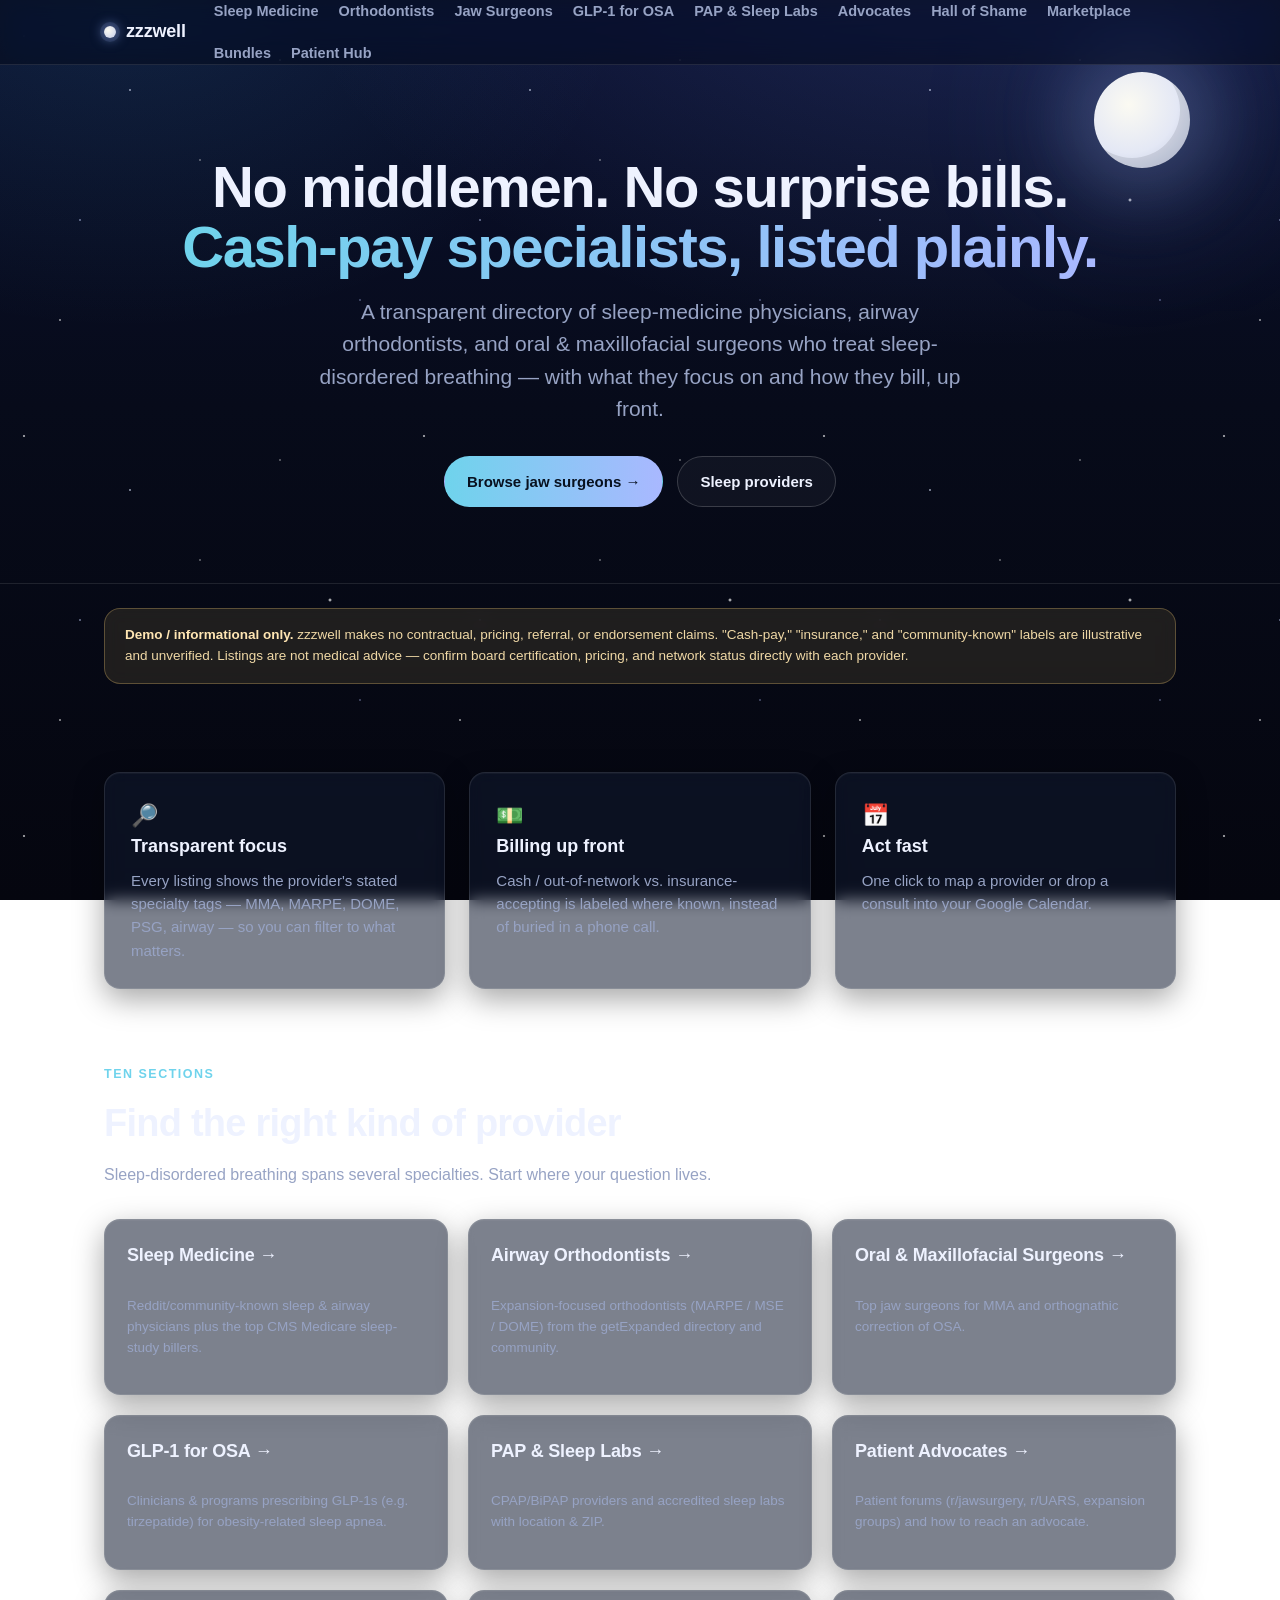
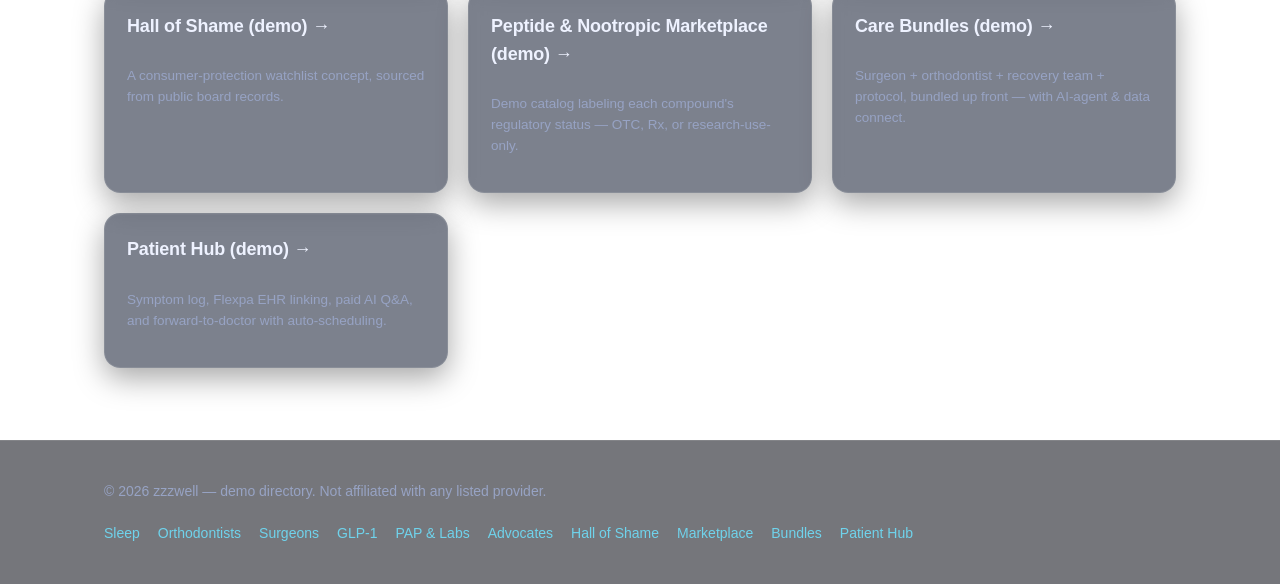
==== commit b2793407: "Add Patient Hub (demo): symptom log, Flexpa EHR linking, paid AI Q&A, forward-to-doctor - Symptom lo" ====
--- a/index.html
+++ b/index.html
@@ -20,6 +20,7 @@
       <a href="hall-of-shame.html">Hall of Shame</a>
       <a href="marketplace.html">Marketplace</a>
       <a href="bundles.html">Bundles</a>
+      <a href="patient.html">Patient Hub</a>
     </nav>
   </div>
 </header>
@@ -49,7 +50,7 @@
   </section>
 
   <section class="section-head" style="padding-top:8px">
-    <span class="eyebrow">Nine sections</span>
+    <span class="eyebrow">Ten sections</span>
     <h2>Find the right kind of provider</h2>
     <p>Sleep-disordered breathing spans several specialties. Start where your question lives.</p>
   </section>
@@ -63,6 +64,7 @@
     <a class="card" href="hall-of-shame.html"><div class="top"><h3>Hall of Shame (demo) →</h3></div><p class="note">A consumer-protection watchlist concept, sourced from public board records.</p></a>
     <a class="card" href="marketplace.html"><div class="top"><h3>Peptide &amp; Nootropic Marketplace (demo) →</h3></div><p class="note">Demo catalog labeling each compound's regulatory status — OTC, Rx, or research-use-only.</p></a>
     <a class="card" href="bundles.html"><div class="top"><h3>Care Bundles (demo) →</h3></div><p class="note">Surgeon + orthodontist + recovery team + protocol, bundled up front — with AI-agent &amp; data connect.</p></a>
+    <a class="card" href="patient.html"><div class="top"><h3>Patient Hub (demo) →</h3></div><p class="note">Symptom log, Flexpa EHR linking, paid AI Q&amp;A, and forward-to-doctor with auto-scheduling.</p></a>
   </div>
 </main>
 
@@ -70,7 +72,7 @@
   <div class="wrap foot-inner">
     <div>© <span id="yr"></span> zzzwell — demo directory. Not affiliated with any listed provider.</div>
     <div class="foot-links">
-      <a href="sleep.html">Sleep</a><a href="orthodontists.html">Orthodontists</a><a href="omfs.html">Surgeons</a><a href="glp1.html">GLP-1</a><a href="pap-labs.html">PAP &amp; Labs</a><a href="advocates.html">Advocates</a><a href="hall-of-shame.html">Hall of Shame</a><a href="marketplace.html">Marketplace</a><a href="bundles.html">Bundles</a>
+      <a href="sleep.html">Sleep</a><a href="orthodontists.html">Orthodontists</a><a href="omfs.html">Surgeons</a><a href="glp1.html">GLP-1</a><a href="pap-labs.html">PAP &amp; Labs</a><a href="advocates.html">Advocates</a><a href="hall-of-shame.html">Hall of Shame</a><a href="marketplace.html">Marketplace</a><a href="bundles.html">Bundles</a><a href="patient.html">Patient Hub</a>
     </div>
   </div>
 </footer>
--- a/assets/styles.css
+++ b/assets/styles.css
@@ -209,6 +209,30 @@
 .connect-card.on .status { color: var(--cash); }
 @media (max-width: 700px) { .connect-grid { grid-template-columns: 1fr; } }
 
+/* ---------- patient hub ---------- */
+.module { background: var(--bg-card); border: 1px solid var(--line); border-radius: var(--radius); padding: 24px; box-shadow: var(--shadow); backdrop-filter: blur(8px); margin: 18px 0; }
+.module h3 { margin: 0 0 4px; font-size: 20px; color: var(--ink); letter-spacing: -.01em; }
+.module .sub { color: var(--ink-soft); font-size: 14px; margin: 0 0 16px; }
+.field { display: flex; flex-direction: column; gap: 6px; font-size: 13px; color: var(--ink-soft); }
+.field input, .field textarea, .field select { padding: 11px 14px; border: 1px solid var(--line); border-radius: 10px; font-size: 15px; font-family: var(--font); }
+.form-row { display: grid; grid-template-columns: 1fr 1fr; gap: 12px; }
+.log-list { display: flex; flex-direction: column; gap: 10px; margin-top: 16px; }
+.log-item { display: flex; justify-content: space-between; gap: 12px; align-items: flex-start; border: 1px solid var(--line); border-radius: 12px; padding: 12px 14px; background: rgba(255,255,255,.03); }
+.log-item .meta { font-size: 12.5px; color: var(--ink-soft); }
+.log-item .x { color: var(--ink-soft); cursor: pointer; font-weight: 700; background: none; border: 0; font-size: 16px; }
+.sev { font-weight: 800; padding: 3px 11px; border-radius: 999px; font-size: 12px; white-space: nowrap; }
+.chat { display: flex; flex-direction: column; gap: 10px; max-height: 360px; overflow-y: auto; padding: 6px; }
+.msg { padding: 10px 14px; border-radius: 14px; max-width: 82%; font-size: 14px; line-height: 1.5; }
+.msg.user { align-self: flex-end; background: linear-gradient(90deg, var(--brand), var(--brand-2)); color: #08111f; font-weight: 600; }
+.msg.ai { align-self: flex-start; background: rgba(255,255,255,.05); border: 1px solid var(--line); color: var(--ink); }
+.row-input { display: flex; gap: 10px; margin-top: 12px; }
+.row-input input { flex: 1; padding: 12px 16px; border: 1px solid var(--line); border-radius: 999px; font-size: 15px; }
+.locked { text-align: center; padding: 28px 20px; border: 1px dashed var(--line-strong); border-radius: 12px; }
+.locked .price { font-size: 34px; display: block; margin: 6px 0; }
+.pill-on { display: inline-flex; align-items: center; gap: 6px; font-size: 13px; font-weight: 700; color: var(--cash); }
+.queue { margin-top: 14px; padding: 14px 16px; border: 1px solid rgba(98,224,176,.4); border-radius: 12px; background: var(--cash-soft); color: var(--ink); font-size: 14px; }
+.queue b { color: var(--cash); }
+
 /* form inputs inherit dark theme */
 input, textarea { background: rgba(255,255,255,.05); color: var(--ink); border-color: var(--line) !important; }
 input::placeholder, textarea::placeholder { color: var(--ink-soft); }
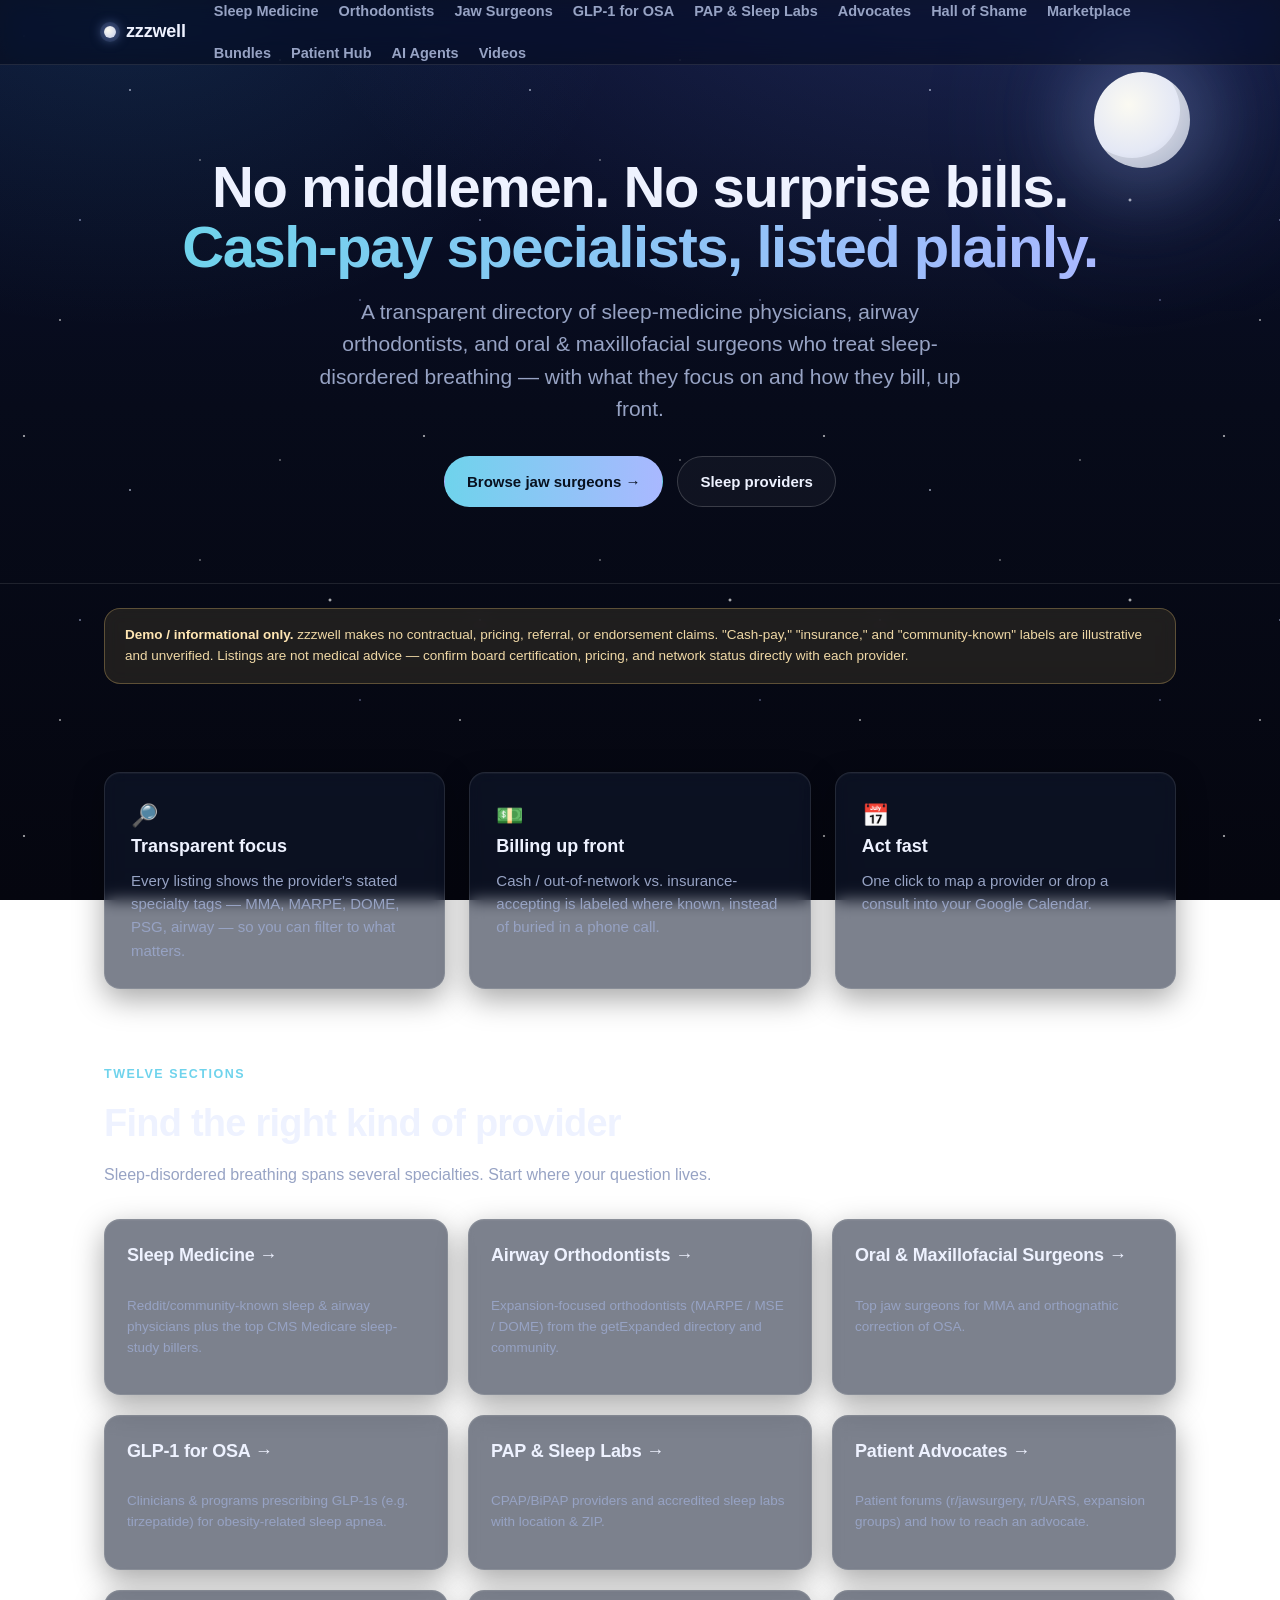
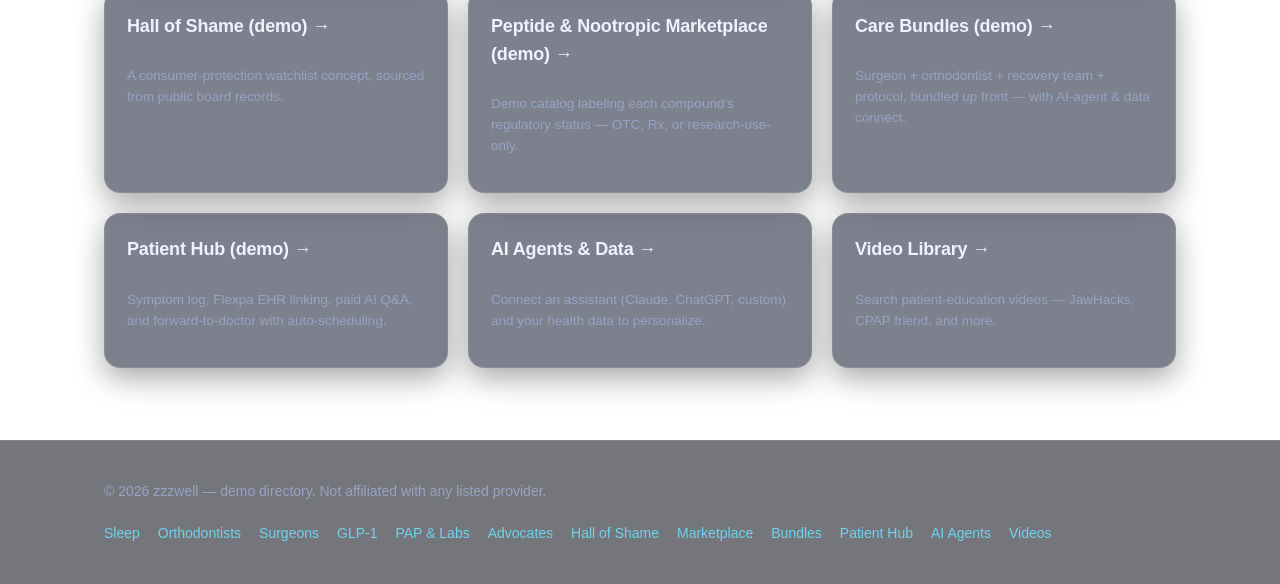
==== commit 64f847ab: "Split out Videos and AI Agents into their own pages with separate data files - videos.html + data/vi" ====
--- a/index.html
+++ b/index.html
@@ -21,6 +21,8 @@
       <a href="marketplace.html">Marketplace</a>
       <a href="bundles.html">Bundles</a>
       <a href="patient.html">Patient Hub</a>
+      <a href="agents.html">AI Agents</a>
+      <a href="videos.html">Videos</a>
     </nav>
   </div>
 </header>
@@ -50,7 +52,7 @@
   </section>
 
   <section class="section-head" style="padding-top:8px">
-    <span class="eyebrow">Ten sections</span>
+    <span class="eyebrow">Twelve sections</span>
     <h2>Find the right kind of provider</h2>
     <p>Sleep-disordered breathing spans several specialties. Start where your question lives.</p>
   </section>
@@ -65,6 +67,8 @@
     <a class="card" href="marketplace.html"><div class="top"><h3>Peptide &amp; Nootropic Marketplace (demo) →</h3></div><p class="note">Demo catalog labeling each compound's regulatory status — OTC, Rx, or research-use-only.</p></a>
     <a class="card" href="bundles.html"><div class="top"><h3>Care Bundles (demo) →</h3></div><p class="note">Surgeon + orthodontist + recovery team + protocol, bundled up front — with AI-agent &amp; data connect.</p></a>
     <a class="card" href="patient.html"><div class="top"><h3>Patient Hub (demo) →</h3></div><p class="note">Symptom log, Flexpa EHR linking, paid AI Q&amp;A, and forward-to-doctor with auto-scheduling.</p></a>
+    <a class="card" href="agents.html"><div class="top"><h3>AI Agents &amp; Data →</h3></div><p class="note">Connect an assistant (Claude, ChatGPT, custom) and your health data to personalize.</p></a>
+    <a class="card" href="videos.html"><div class="top"><h3>Video Library →</h3></div><p class="note">Search patient-education videos — JawHacks, CPAP friend, and more.</p></a>
   </div>
 </main>
 
@@ -72,7 +76,7 @@
   <div class="wrap foot-inner">
     <div>© <span id="yr"></span> zzzwell — demo directory. Not affiliated with any listed provider.</div>
     <div class="foot-links">
-      <a href="sleep.html">Sleep</a><a href="orthodontists.html">Orthodontists</a><a href="omfs.html">Surgeons</a><a href="glp1.html">GLP-1</a><a href="pap-labs.html">PAP &amp; Labs</a><a href="advocates.html">Advocates</a><a href="hall-of-shame.html">Hall of Shame</a><a href="marketplace.html">Marketplace</a><a href="bundles.html">Bundles</a><a href="patient.html">Patient Hub</a>
+      <a href="sleep.html">Sleep</a><a href="orthodontists.html">Orthodontists</a><a href="omfs.html">Surgeons</a><a href="glp1.html">GLP-1</a><a href="pap-labs.html">PAP &amp; Labs</a><a href="advocates.html">Advocates</a><a href="hall-of-shame.html">Hall of Shame</a><a href="marketplace.html">Marketplace</a><a href="bundles.html">Bundles</a><a href="patient.html">Patient Hub</a><a href="agents.html">AI Agents</a><a href="videos.html">Videos</a>
     </div>
   </div>
 </footer>
--- a/assets/styles.css
+++ b/assets/styles.css
@@ -232,6 +232,16 @@
 .pill-on { display: inline-flex; align-items: center; gap: 6px; font-size: 13px; font-weight: 700; color: var(--cash); }
 .queue { margin-top: 14px; padding: 14px 16px; border: 1px solid rgba(98,224,176,.4); border-radius: 12px; background: var(--cash-soft); color: var(--ink); font-size: 14px; }
 .queue b { color: var(--cash); }
+.vid-grid { display: grid; grid-template-columns: 1fr 1fr; gap: 16px; margin-top: 14px; }
+.vid { position: relative; padding-top: 56.25%; border-radius: 12px; overflow: hidden; border: 1px solid var(--line); }
+.vid iframe { position: absolute; inset: 0; width: 100%; height: 100%; border: 0; }
+.vid-cap { font-size: 13px; color: var(--ink-soft); margin-top: 6px; }
+.creator-row { display: flex; gap: 12px; flex-wrap: wrap; margin: 16px 0; }
+.creator { border: 1px solid var(--line); border-radius: 12px; padding: 14px 16px; background: rgba(255,255,255,.03); min-width: 200px; flex: 1 1 200px; }
+.creator b { color: var(--ink); display: block; }
+.creator span { font-size: 12.5px; color: var(--ink-soft); }
+.creator a { font-size: 13px; font-weight: 700; }
+@media (max-width: 700px) { .vid-grid { grid-template-columns: 1fr; } }
 
 /* form inputs inherit dark theme */
 input, textarea { background: rgba(255,255,255,.05); color: var(--ink); border-color: var(--line) !important; }
